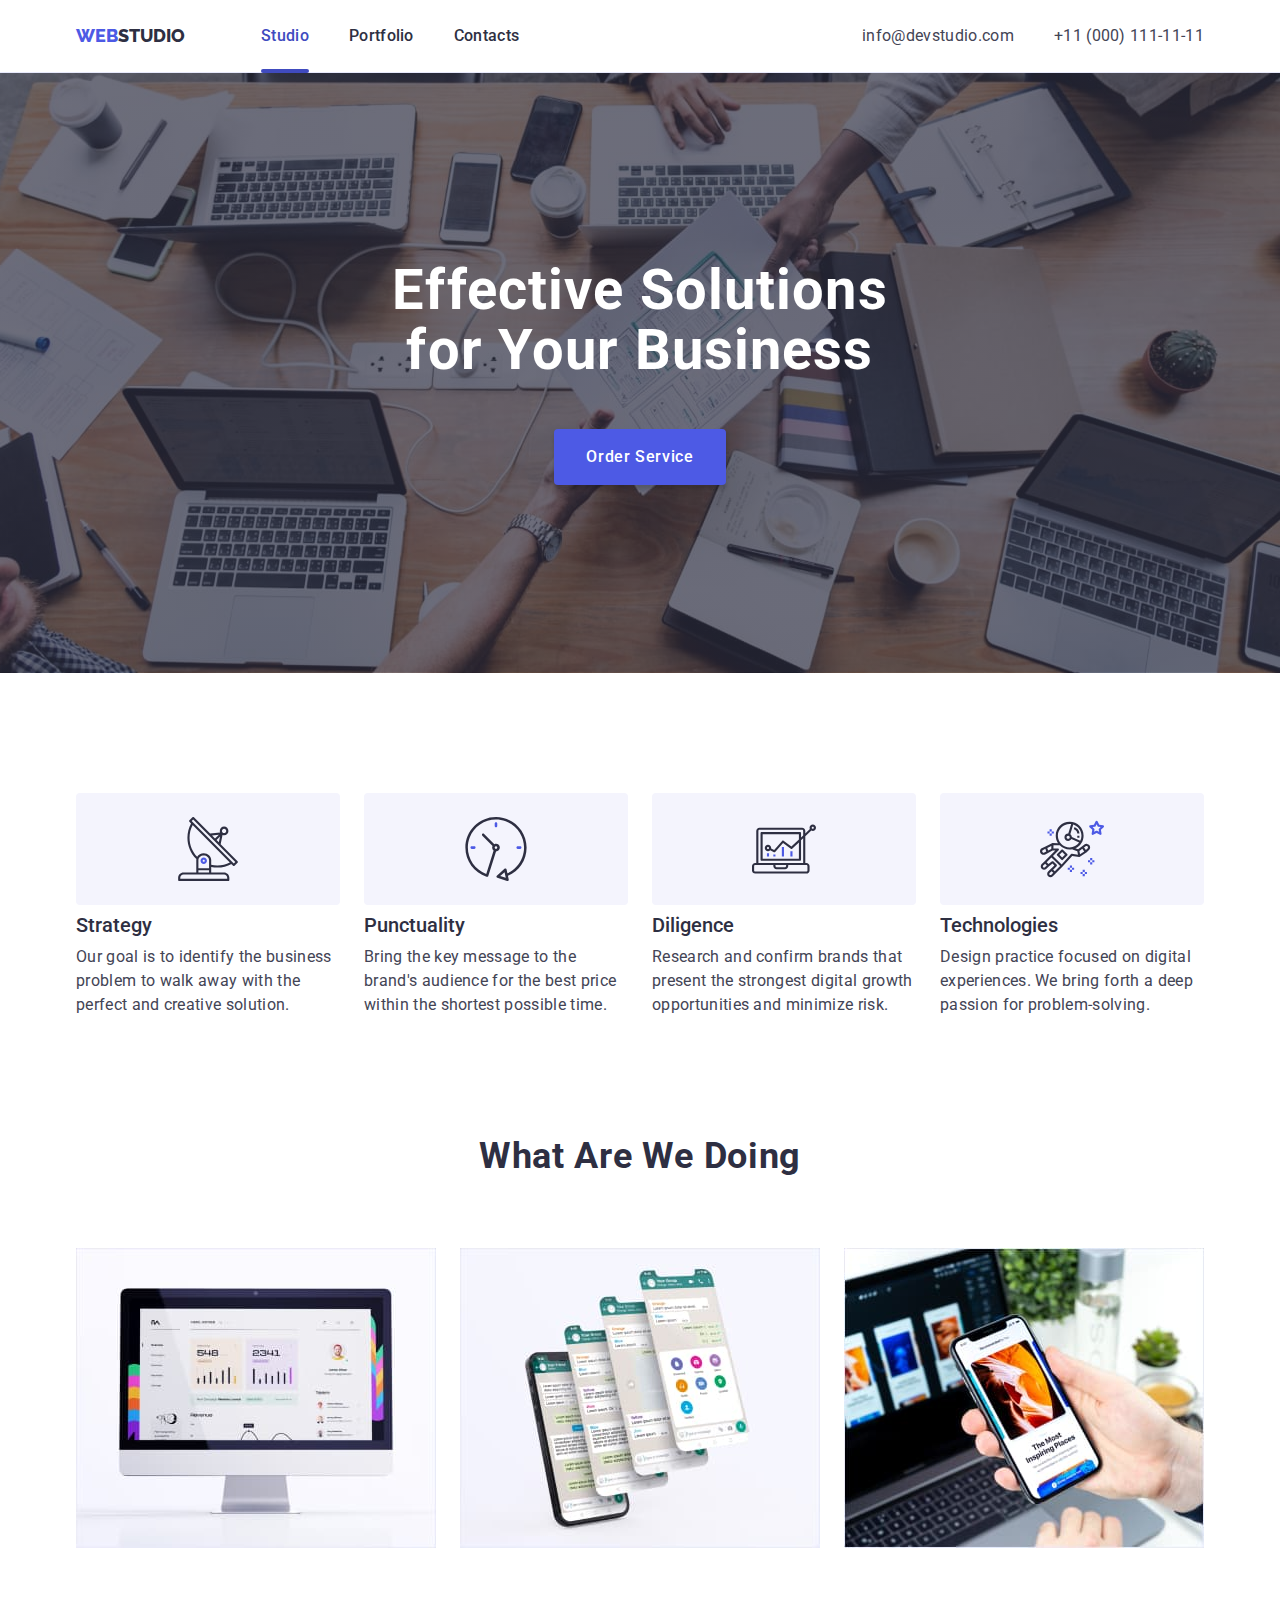
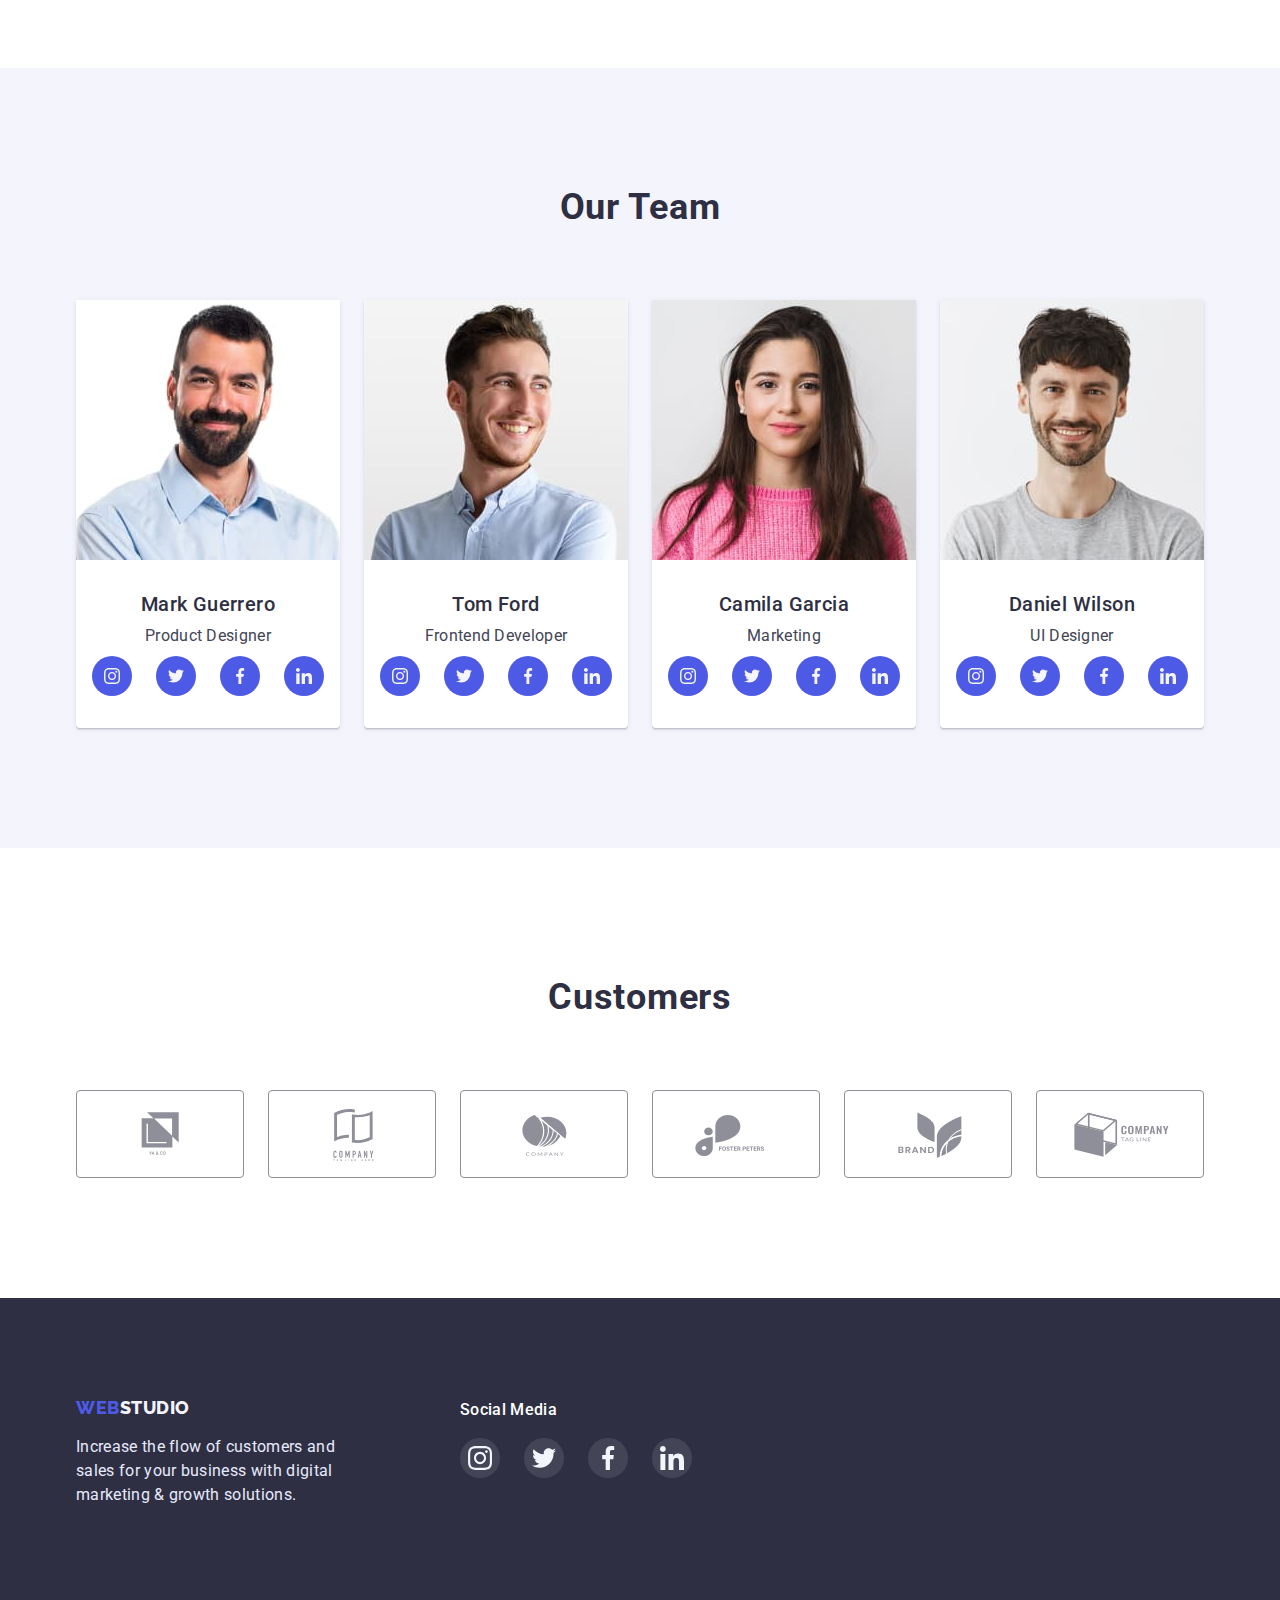
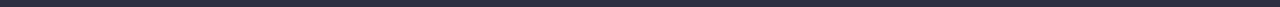
==== index.html @ 3770da62 "start" ====
<!DOCTYPE html>
<html lang="en">
  <head>
    <meta charset="UTF-8" />
    <meta http-equiv="X-UA-Compatible" content="IE=edge" />
    <meta name="viewport" content="width=device-width, initial-scale=1.0" />
    <title>WebStudio</title>

    <link rel="preconnect" href="https://fonts.googleapis.com" />
    <link rel="preconnect" href="https://fonts.gstatic.com" crossorigin />
    <link
      href="https://fonts.googleapis.com/css2?family=Raleway:wght@800&family=Roboto:wght@400;500;700;900&display=swap"
      rel="stylesheet"
    />
    <link rel="stylesheet" href="modern-normalize/modern-normalize.css" />
    <link rel="stylesheet" href="./css/styles.css" />
  </head>
  <body>
    <!-- Header -->

    <header class="header">
      <div class="header-container container">
        <nav class="header-navigation">
          <a class="header-logo link" href="./index.html"
            ><span class="header-logo-part">Web</span>Studio</a
          >
          <ul class="header-list list">
            <li class="header-item link">
              <a href="./index.html" class="header-link active nav-active"
                >Studio</a
              >
            </li>
            <li class="header-item link">
              <a href="./portfolio.html" class="header-link">Portfolio</a>
            </li>
            <li class="header-item link">
              <a href="" class="header-link">Contacts</a>
            </li>
          </ul>
        </nav>

        <address class="header-address">
          <ul class="header-address-list list">
            <li class="header-address-item link">
              <a href="mailto:info@devstudio.com" class="header-mail"
                >info@devstudio.com</a
              >
            </li>
            <li class="header-address-item link">
              <a href="tel:+110001111111" class="header-tel"
                >+11 (000) 111-11-11</a
              >
            </li>
          </ul>
        </address>
      </div>
    </header>

    <!-- /Header -->
    <!-- Main -->
    <main class="main">
      <!-- Hero Section -->

      <section class="main-hero section">
        <div class="main-hero-container container">
          <h1 class="main-hero-intro">Effective Solutions for Your Business</h1>
          <button type="button" data-modal-open class="main-hero-btn">
            Order Service
          </button>
        </div>
      </section>

      <!-- /Hero Section -->

      <!-- Dignity Section -->
      <section class="main-dignity section">
        <div class="dignity-container container">
          <h2 class="dignity-intro" hidden>Dignity Section</h2>
          <ul class="dignities list">
            <li class="digntity-item">
              <div class="dignity-icon-container">
                <svg class="digntiy-icon" width="64" height="64">
                  <use href="./images/symbol-defs.svg#icon-strategy-icon"></use>
                </svg>
              </div>
              <h3 class="digntity-title">Strategy</h3>
              <p class="dignity-text">
                Our goal is to identify the business problem to walk away with
                the perfect and creative solution.
              </p>
            </li>
            <li class="digntity-item">
              <div class="dignity-icon-container">
                <svg class="digntiy-icon" width="64" height="64">
                  <use
                    href="./images/symbol-defs.svg#icon-punctuality-icon"
                  ></use>
                </svg>
              </div>
              <h3 class="digntity-title">Punctuality</h3>
              <p class="dignity-text">
                Bring the key message to the brand's audience for the best price
                within the shortest possible time.
              </p>
            </li>
            <li class="digntity-item">
              <div class="dignity-icon-container">
                <svg class="digntiy-icon" width="64" height="64">
                  <use
                    href="./images/symbol-defs.svg#icon-dilidence-icon"
                  ></use>
                </svg>
              </div>
              <h3 class="digntity-title">Diligence</h3>
              <p class="dignity-text">
                Research and confirm brands that present the strongest digital
                growth opportunities and minimize risk.
              </p>
            </li>
            <li class="digntity-item">
              <div class="dignity-icon-container">
                <svg class="digntiy-icon" width="64" height="64">
                  <use
                    href="./images/symbol-defs.svg#icon-tchnologie-icon"
                  ></use>
                </svg>
              </div>
              <h3 class="digntity-title">Technologies</h3>
              <p class="dignity-text">
                Design practice focused on digital experiences. We bring forth a
                deep passion for problem-solving.
              </p>
            </li>
          </ul>
        </div>
      </section>
      <!-- Abilities Section -->
      <section class="main-abilities">
        <div class="abilities-container container">
          <h2 class="abilities-headline">What are we doing</h2>
          <ul class="abilities-list list">
            <li class="abilities-item">
              <img
                src="./images/ability-1.jpg"
                alt="Computer_monitor"
                width="360"
                height="300"
                class="abilities-img"
              />
            </li>
            <li class="abilities-item">
              <img
                src="./images/ability-2.jpg"
                alt="Phone_screen"
                width="360"
                height="300"
                class="abilities-img"
              />
            </li>
            <li class="abilities-item">
              <img
                src="./images/ability-3.jpg"
                alt="phone_and_laptop"
                width="360"
                height="300"
                class="abilities-img"
              />
            </li>
          </ul>
        </div>
      </section>
      <!-- /Abilities Section -->
      <!-- Team Section -->
      <section class="main-team section">
        <div class="team-container container">
          <h2 class="team-headline">Our Team</h2>
          <ul class="team-list list">
            <li class="team-item">
              <img
                src="./images/team-1.jpg"
                alt="Employee-1"
                width="264"
                height="260"
                class="team-img"
              />
              <div class="team-text--container">
                <h3 class="team-name">Mark Guerrero</h3>
                <p class="team-prof">Product Designer</p>
                <ul class="team-social-list list">
                  <li class="team-social-item">
                    <a href="#" class="team-social-link link">
                      <svg class="team-social-icon" width="16" height="16">
                        <use
                          href="./images/symbol-defs.svg#icon-instagram-team"
                        ></use>
                      </svg>
                    </a>
                  </li>
                  <li class="team-social-item">
                    <a href="#" class="team-social-link link"
                      ><svg class="team-social-icon" width="16" height="16">
                        <use
                          href="./images/symbol-defs.svg#icon-twitter-team"
                        ></use>
                      </svg>
                    </a>
                  </li>
                  <li class="team-social-item">
                    <a href="#" class="team-social-link link"
                      ><svg class="team-social-icon" width="16" height="16">
                        <use
                          href="./images/symbol-defs.svg#icon-facebook-team"
                        ></use>
                      </svg>
                    </a>
                  </li>
                  <li class="team-social-item">
                    <a href="#" class="team-social-link link">
                      <svg class="team-social-icon" width="16" height="16">
                        <use
                          href="./images/symbol-defs.svg#icon-linkedin-team"
                        ></use>
                      </svg>
                    </a>
                  </li>
                </ul>
              </div>
            </li>
            <li class="team-item">
              <img
                src="./images/team-2.jpg"
                alt="Employee-2"
                width="264"
                height="260"
                class="team-img"
              />
              <div class="team-text--container">
                <h3 class="team-name">Tom Ford</h3>
                <p class="team-prof">Frontend Developer</p>
                <ul class="team-social-list list">
                  <li class="team-social-item">
                    <a href="#" class="team-social-link link">
                      <svg class="team-social-icon" width="16" height="16">
                        <use
                          href="./images/symbol-defs.svg#icon-instagram-team"
                        ></use>
                      </svg>
                    </a>
                  </li>
                  <li class="team-social-item">
                    <a href="#" class="team-social-link link"
                      ><svg class="team-social-icon" width="16" height="16">
                        <use
                          href="./images/symbol-defs.svg#icon-twitter-team"
                        ></use>
                      </svg>
                    </a>
                  </li>
                  <li class="team-social-item">
                    <a href="#" class="team-social-link link"
                      ><svg class="team-social-icon" width="16" height="16">
                        <use
                          href="./images/symbol-defs.svg#icon-facebook-team"
                        ></use>
                      </svg>
                    </a>
                  </li>
                  <li class="team-social-item">
                    <a href="#" class="team-social-link link">
                      <svg class="team-social-icon" width="16" height="16">
                        <use
                          href="./images/symbol-defs.svg#icon-linkedin-team"
                        ></use>
                      </svg>
                    </a>
                  </li>
                </ul>
              </div>
            </li>
            <li class="team-item">
              <img
                src="./images/team-3.jpg"
                alt="Employee-3"
                width="264"
                height="260"
                class="team-img"
              />
              <div class="team-text--container">
                <h3 class="team-name">Camila Garcia</h3>
                <p class="team-prof">Marketing</p>
                <ul class="team-social-list list">
                  <li class="team-social-item">
                    <a
                      href="https://www.youtube.com/watch?v=dQw4w9WgXcQ"
                      target="_blank"
                      rel="noopener noreferrer nofollow"
                      class="team-social-link link"
                    >
                      <svg class="team-social-icon" width="16" height="16">
                        <use
                          href="./images/symbol-defs.svg#icon-instagram-team"
                        ></use>
                      </svg>
                    </a>
                  </li>
                  <li class="team-social-item">
                    <a href="#" class="team-social-link link"
                      ><svg class="team-social-icon" width="16" height="16">
                        <use
                          href="./images/symbol-defs.svg#icon-twitter-team"
                        ></use>
                      </svg>
                    </a>
                  </li>
                  <li class="team-social-item">
                    <a href="#" class="team-social-link link"
                      ><svg class="team-social-icon" width="16" height="16">
                        <use
                          href="./images/symbol-defs.svg#icon-facebook-team"
                        ></use>
                      </svg>
                    </a>
                  </li>
                  <li class="team-social-item">
                    <a href="#" class="team-social-link link">
                      <svg class="team-social-icon" width="16" height="16">
                        <use
                          href="./images/symbol-defs.svg#icon-linkedin-team"
                        ></use>
                      </svg>
                    </a>
                  </li>
                </ul>
              </div>
            </li>
            <li class="team-item">
              <img
                src="./images/team-4.jpg"
                alt="Employee-4"
                width="264"
                height="260"
                class="team-img"
              />
              <div class="team-text--container">
                <h3 class="team-name">Daniel Wilson</h3>
                <p class="team-prof">UI Designer</p>
                <ul class="team-social-list list">
                  <li class="team-social-item">
                    <a href="#" class="team-social-link link">
                      <svg class="team-social-icon" width="16" height="16">
                        <use
                          href="./images/symbol-defs.svg#icon-instagram-team"
                        ></use>
                      </svg>
                    </a>
                  </li>
                  <li class="team-social-item">
                    <a href="#" class="team-social-link link"
                      ><svg class="team-social-icon" width="16" height="16">
                        <use
                          href="./images/symbol-defs.svg#icon-twitter-team"
                        ></use>
                      </svg>
                    </a>
                  </li>
                  <li class="team-social-item">
                    <a href="#" class="team-social-link link"
                      ><svg class="team-social-icon" width="16" height="16">
                        <use
                          href="./images/symbol-defs.svg#icon-facebook-team"
                        ></use>
                      </svg>
                    </a>
                  </li>
                  <li class="team-social-item">
                    <a href="#" class="team-social-link link">
                      <svg class="team-social-icon" width="16" height="16">
                        <use
                          href="./images/symbol-defs.svg#icon-linkedin-team"
                        ></use>
                      </svg>
                    </a>
                  </li>
                </ul>
              </div>
            </li>
          </ul>
        </div>
      </section>
      <!-- /Team Section -->
      <!-- Customer Section -->
      <section class="customer-section">
        <div class="customer-container">
          <h2 class="customer-intro">Customers</h2>
          <ul class="customer-list list">
            <li class="customer-item">
              <a href="" class="customer-link link">
                <svg class="customer-icon" width="104" height="56">
                  <use
                    href="./images/symbol-defs.svg#icon-customer-icon-1"
                  ></use>
                </svg>
              </a>
            </li>
            <li class="customer-item">
              <a href="" class="customer-link link">
                <svg class="customer-icon" width="104" height="56">
                  <use
                    href="./images/symbol-defs.svg#icon-customer-icon-2"
                  ></use>
                </svg>
              </a>
            </li>
            <li class="customer-item">
              <a href="" class="customer-link link">
                <svg class="customer-icon" width="104" height="56">
                  <use
                    href="./images/symbol-defs.svg#icon-customer-icon-3"
                  ></use>
                </svg>
              </a>
            </li>
            <li class="customer-item">
              <a href="" class="customer-link link">
                <svg class="customer-icon" width="104" height="56">
                  <use
                    href="./images/symbol-defs.svg#icon-customer-icon-4"
                  ></use>
                </svg>
              </a>
            </li>
            <li class="customer-item">
              <a href="" class="customer-link link">
                <svg class="customer-icon" width="104" height="56">
                  <use
                    href="./images/symbol-defs.svg#icon-customer-icon-5"
                  ></use>
                </svg>
              </a>
            </li>
            <li class="customer-item">
              <a href="" class="customer-link link">
                <svg class="customer-icon" width="104" height="56">
                  <use
                    href="./images/symbol-defs.svg#icon-customer-icon-6"
                  ></use>
                </svg>
              </a>
            </li>
          </ul>
        </div>
      </section>
      <!-- /Customer Section -->
    </main>
    <!-- /Main -->
    <!-- Footer -->
    <footer class="footer">
      <div class="footer-container container">
        <div class="footer-elements-container">
          <a href="./index.html" class="footer-logo link"
            ><span class="footer-logo-part">Web</span>Studio</a
          >
          <p class="footer-text">
            Increase the flow of customers and sales for your business with
            digital marketing & growth solutions.
          </p>
        </div>
        <div class="social-media-container">
          <p class="social-media-intro">Social Media</p>
          <ul class="footer-social-list list">
            <li class="footer-social-item">
              <a href="#" class="footer-social-link link">
                <svg class="footer-social-icon" width="24" height="24">
                  <use
                    href="./images/symbol-defs.svg#icon-instagram-team"
                  ></use>
                </svg>
              </a>
            </li>
            <li class="footer-social-item">
              <a href="#" class="footer-social-link link"
                ><svg class="footer-social-icon" width="24" height="24">
                  <use href="./images/symbol-defs.svg#icon-twitter-team"></use>
                </svg>
              </a>
            </li>
            <li class="footer-social-item">
              <a href="#" class="footer-social-link link"
                ><svg class="team-social-icon" width="24" height="24">
                  <use href="./images/symbol-defs.svg#icon-facebook-team"></use>
                </svg>
              </a>
            </li>
            <li class="footer-social-item">
              <a href="#" class="footer-social-link link">
                <svg class="footer-social-icon" width="24" height="24">
                  <use href="./images/symbol-defs.svg#icon-linkedin-team"></use>
                </svg>
              </a>
            </li>
          </ul>
        </div>
      </div>
    </footer>
    <!-- /Footer -->
    <div class="backdrop is-hidden" data-modal>
      <div class="modal">
        <button type="button" data-modal-close class="modal-close">
          <svg class="modal-close-icon" width="8" height="8">
            <use href="./images/symbol-defs.svg#icon-backdrop-close"></use>
          </svg>
        </button>
      </div>
    </div>
    <script src="./js/modal.js"></script>
  </body>
</html>
---- css/styles.css ----
:root {
  --primary-band: #4d5ae5;
  --pressed-state: #404bbf;
  --dark: #2e2f42;
  --success: #31d0aa;
  --text: #434455;
  --subtitle-text: #8e8f99;
  --accent: #e7e9fc;
  --light: #f4f4fd;
  --modal-overlay: #2e2f42;
  --hero-img-back: #2e2f42;
  --main-bg-color: #fff;
  --main-modal-color: #fcfcfc;
  --main-text: #fff;
}

body {
  font-family: "Roboto", sans-serif;
  color: var(--dark);
  background: var(--main-bg-color);
  position: relative;
}
/* MIXED */
.section {
  padding-top: 120px;
}
.list {
  list-style-type: none;
}
.link {
  text-decoration: none;
}

ul {
  margin: 0;
  padding: 0;
}
h1,
h2,
h3,
h4,
h5,
h6,
p {
  margin: 0;
}

img {
  display: block;
  max-width: 100%;
  height: auto;
}

button {
  border: 0;
}
.container {
  max-width: 1158px;
  margin: 0 auto;
  padding: 0 15px;
  width: 100%;
}
/* Header */
.header {
  border-bottom: 1px solid var(--accent);
  box-shadow: 0px 2px 1px rgba(46, 47, 66, 0.08),
    0px 1px 1px rgba(46, 47, 66, 0.16), 0px 1px 6px rgba(46, 47, 66, 0.08);
}
.header-container {
  display: flex;
  justify-content: space-between;
  align-items: center;
}
.header-navigation {
  display: flex;
  align-items: center;
}

.header-logo {
  font-family: "Raleway", sans-serif;
  font-weight: 800;
  font-size: 18px;
  line-height: 1.33;
  text-transform: uppercase;
  color: var(--dark);
  padding: 24px 0 24px 0;
  margin-right: 76px;
}
.header-logo-part {
  color: var(--primary-band);
}

.header-list {
  display: flex;
  gap: 40px;
  margin: 0;
}

.header-link {
  font-style: normal;
  font-weight: 500;
  font-size: 16px;
  line-height: 1.5;
  letter-spacing: 0.02em;
  color: var(--dark);
  text-decoration: none;
  display: block;
  position: relative;
  padding: 24px 0 24px 0;
  transition: color 250ms cubic-bezier(0.4, 0, 0.2, 1);
}
.header-link:hover,
.header-link:focus {
  color: var(--pressed-state);
}

.nav-active {
  color: var(--pressed-state);
}

.header-link.active::after {
  content: "";
  width: 100%;
  height: 4px;
  background-color: var(--pressed-state);
  border-radius: 2px;
  position: absolute;
  bottom: -1px;
  left: 0;
}

.header-address-list {
  display: flex;
  gap: 40px;
  padding: 0;
  margin: 0;
}

.header-mail {
  text-decoration: none;
  font-style: normal;
  font-size: 16px;
  line-height: 1.5;
  letter-spacing: 0.02em;
  color: var(--text);
  display: block;
  padding: 24px 0 24px 0;
  transition: color 250ms cubic-bezier(0.4, 0, 0.2, 1);
}
.header-mail:hover,
.header-mail:focus {
  color: var(--pressed-state);
}

.header-tel {
  text-decoration: none;
  font-style: normal;
  font-size: 16px;
  line-height: 1.5;
  letter-spacing: 0.02em;
  color: var(--text);
  display: block;
  padding: 24px 0 24px 0;
  transition: color 250ms cubic-bezier(0.4, 0, 0.2, 1);
}
.header-tel:hover,
.header-tel:focus {
  color: var(--pressed-state);
}

/* /Header */
/* Main */
.main-hero {
  background-color: var(--dark);
  background-image: linear-gradient(
      rgba(46, 47, 66, 0.7),
      rgba(46, 47, 66, 0.7)
    ),
    url(../images/main-hero-img.jpg);
  background-repeat: no-repeat;
  background-position: center;
  background-size: cover;
  max-width: 1440px;
  margin: 0 auto;
  padding: 188px 0 188px 0;
}

.main-hero-intro {
  font-size: 56px;
  line-height: 1.07;
  margin: 0 auto 48px;
  letter-spacing: 0.02em;
  color: var(--main-text);
  max-width: 496px;
  width: 100%;
  text-align: center;
}

.main-hero-btn {
  font-family: "Roboto", sans-serif;
  font-weight: 500;
  font-size: 16px;
  line-height: 1.5;
  color: var(--main-text);
  background-color: var(--primary-band);
  letter-spacing: 0.04em;
  cursor: pointer;
  border: 0;

  box-shadow: 0px 4px 4px rgba(0, 0, 0, 0.15);
  border-radius: 4px;
  padding: 16px 32px;
  display: block;
  margin: 0 auto;
  transition: color 250ms cubic-bezier(0.4, 0, 0.2, 1),
    background 250ms cubic-bezier(0.4, 0, 0.2, 1),
    box-shadow 250ms cubic-bezier(0.4, 0, 0.2, 1);
}
.main-hero-btn:hover,
.main-hero-btn:focus {
  background-color: var(--pressed-state);
}
/* Dignity */
.main-dignity {
  padding-bottom: 120px;
}
.dignity-intro {
  display: none;
}
.dignities {
  display: flex;
  gap: 24px;
}

.digntity-title {
  font-weight: 500;
  font-size: 20px;
  line-height: 1.2;

  margin-bottom: 8px;
}

.dignity-icon-container {
  display: flex;
  align-items: center;
  justify-content: center;
  margin-bottom: 8px;
  width: 264px;
  height: 112px;
  background-color: var(--light);
  border-radius: 4px;
}

.digntiy-icon {
  margin: 24px 100px;
}

.dignity-item {
  width: 264px;
}

.dignity-text {
  margin: 0;
  padding: 0;
  font-size: 16px;
  line-height: 1.5;
  letter-spacing: 0.02em;

  color: var(--text);
  width: 100%;
}

/* Abilities */
.main-abilities {
  padding-bottom: 120px;
}

.abilities-headline {
  font-size: 36px;
  line-height: 1.1;
  letter-spacing: 0.02em;
  text-align: center;
  text-transform: capitalize;
  margin-bottom: 72px;
}
.abilities-list {
  display: flex;
  gap: 24px;
}
.abilities-item {
  max-width: 360px;
  width: 100%;
}
.abilities-img {
  display: block;
}
/* Team */
.main-team {
  background: var(--light);
  padding-bottom: 120px;
}

.team-headline {
  font-size: 36px;
  line-height: 1.11;
  text-align: center;
  letter-spacing: 0.02em;
  text-transform: capitalize;
  margin-bottom: 72px;
}
.team-list {
  display: flex;
  gap: 24px;
  margin: 0;
  padding: 0;
}

.team-text--container {
  padding: 32px 16px;
}

.team-item {
  background-color: var(--main-bg-color);
  text-align: center;
  box-shadow: 0px 1px 6px rgba(46, 47, 66, 0.08),
    0px 1px 1px rgba(46, 47, 66, 0.16), 0px 2px 1px rgba(46, 47, 66, 0.08);
  border-radius: 0px 0px 4px 4px;
  max-width: 264px;
  width: 100%;
}
.team-name {
  font-weight: 500;
  font-size: 20px;
  line-height: 1.2;
  letter-spacing: 0.02em;
  text-align: center;
}
.team-prof {
  font-size: 16px;
  line-height: 1.5;
  letter-spacing: 0.02em;
  color: var(--text);
  text-align: center;
  margin-top: 8px;
  margin-bottom: 8px;
}

.team-social-list {
  display: flex;
  justify-content: center;
  gap: 24px;
}

.team-social-item {
  width: 40px;
  height: 40px;
}

.team-social-link {
  display: flex;
  justify-content: center;
  align-items: center;
  width: 100%;
  height: 100%;
  border-radius: 50%;
  background-color: var(--primary-band);
  transition: color 250ms cubic-bezier(0.4, 0, 0.2, 1),
    background 250ms cubic-bezier(0.4, 0, 0.2, 1);
}

.team-social-link:hover,
.team-social-link:focus {
  background-color: var(--pressed-state);
}

/* Customer */
.customer-section {
  padding-top: 130px;
  padding-bottom: 120px;
}

.customer-container {
  margin: 0 auto;
}

.customer-intro {
  font-weight: 700;
  font-size: 36px;
  line-height: 1.11;
  text-align: center;
  letter-spacing: 0.02em;
  margin: 0 auto 72px;
}
.customer-list {
  display: flex;
  gap: 24px;
  justify-content: center;
}
.customer-item {
  width: 168px;
  height: 88px;
}

.customer-link {
  display: flex;
  justify-content: center;
  align-items: center;
  width: 100%;
  height: 100%;
  color: var(--subtitle-text);
  border: 1px solid var(--subtitle-text);
  border-radius: 4px;
  transition: color 250ms cubic-bezier(0.4, 0, 0.2, 1),
    background 250ms cubic-bezier(0.4, 0, 0.2, 1),
    border-color 250ms cubic-bezier(0.4, 0, 0.2, 1);
}

.customer-link:is(:hover, :focus) {
  color: var(--pressed-state);
  border-color: var(--pressed-state);
}

.customer-icon {
  fill: currentColor;
}

/* /Main */

/* Footer */
.footer {
  background-color: var(--dark);
  padding: 100px 0;
}
.footer-container {
  display: flex;
}

.footer-elements-container {
  margin-right: 120px;
}

.footer-logo {
  font-family: "Raleway", sans-serif;
  font-weight: 800;
  font-size: 18px;
  line-height: 1.16;
  letter-spacing: 0.03em;
  text-transform: uppercase;
  color: var(--light);
  display: block;
  margin-bottom: 16px;
}
.footer-logo-part {
  color: var(--primary-band);
}
.footer-text {
  font-size: 16px;
  line-height: 1.5;
  letter-spacing: 0.02em;
  color: var(--accent);
  max-width: 264px;
  width: 100%;
}

.social-media-intro {
  font-size: 16px;
  font-weight: 500;
  line-height: 1.5;
  letter-spacing: 0.02em;
  color: #ffffff;

  margin-bottom: 16px;
}
.footer-social-list {
  display: flex;
  gap: 24px;
}

.footer-social-item {
  width: 40px;
  height: 40px;
}
.footer-social-link {
  display: flex;
  justify-content: center;
  align-items: center;
  width: 100%;
  height: 100%;
  border-radius: 50%;
  background-color: rgba(255, 255, 255, 0.1);
  transition: color 250ms cubic-bezier(0.4, 0, 0.2, 1),
    background 250ms cubic-bezier(0.4, 0, 0.2, 1);
}

.footer-social-link:hover,
.footer-social-link:focus {
  background-color: var(--success);
}

/* Backdrop */

.backdrop {
  width: 100%;
  height: 100%;
  background-color: rgba(46, 47, 66, 0.4);
  position: fixed;
  top: 0;
  left: 0;
  transition: opacity 250ms linear, visibility 250ms linear;
}
.modal {
  width: 100%;
  max-width: 408px;
  min-height: 576px;
  padding: 24px 24px;
  background-color: var(--main-modal-color);
  box-shadow: 0px 1px 1px rgba(0, 0, 0, 0.14), 0px 1px 3px rgba(0, 0, 0, 0.12),
    0px 2px 1px rgba(0, 0, 0, 0.2);
  border-radius: 4px;
  position: absolute;
  top: 50%;
  left: 50%;
  transform: translate(-50%, -50%);
}
.modal-close {
  display: flex;
  margin-left: auto;
  width: 24px;
  height: 24px;
  padding: 0;
  justify-content: center;
  align-items: center;
  background-color: var(--accent);
  border: 1px solid rgba(0, 0, 0, 0.1);
  border-radius: 50%;
  color: #000;
  cursor: pointer;
  transition: color 250ms cubic-bezier(0.4, 0, 0.2, 1),
    background 250ms cubic-bezier(0.4, 0, 0.2, 1),
    border-color 250ms cubic-bezier(0.4, 0, 0.2, 1);
}

.modal-close:hover,
.modal-close:focus {
  background-color: var(--pressed-state);
  border-color: var(--pressed-state);
  color: var(--main-bg-color);
}

.modal-close-icon {
  fill: currentColor;
}

/* Portfolio */
.gallery {
  padding: 96px 0 120px;
}
.gallery-ctrl {
  margin-bottom: 72px;
  display: flex;
  justify-content: center;
  gap: 24px;
}
.gallery-btn {
  font-family: "Roboto", sans-serif;
  font-weight: 500;
  font-size: 16px;
  line-height: 1.5;
  letter-spacing: 0.04em;
  color: var(--pressed-state);
  background-color: var(--light);
  cursor: pointer;
  border: 1px solid #e7e9fc;
  border-radius: 4px;
  padding: 12px 24px;
  transition: color 250ms cubic-bezier(0.4, 0, 0.2, 1),
    background 250ms cubic-bezier(0.4, 0, 0.2, 1),
    box-shadow 250ms cubic-bezier(0.4, 0, 0.2, 1),
    border-color 250ms cubic-bezier(0.4, 0, 0.2, 1);
}

.gallery-btn:hover,
.gallery-btn:focus {
  background-color: #404bbf;
  color: #ffffff;
  border-color: transparent;
  box-shadow: 0px 3px 1px rgba(0, 0, 0, 0.1), 0px 2px 1px rgba(0, 0, 0, 0.08),
    0px 2px 2px rgba(0, 0, 0, 0.12);
}
.row-list {
  display: flex;
  flex-wrap: wrap;
  gap: 48px 24px;
  margin: 0;
  padding: 0;
}
.row-item {
  max-width: 360px;
  width: 100%;
  cursor: pointer;
}

.gallery-plate-cover {
  display: block;
  width: 100%;
  height: 100%;
  text-decoration: none;
  color: var(--hero-img-back);
  transition: color 250ms cubic-bezier(0.4, 0, 0.2, 1),
    background 250ms cubic-bezier(0.4, 0, 0.2, 1),
    box-shadow 250ms cubic-bezier(0.4, 0, 0.2, 1);
}
.gallery-plate-overlay {
  max-width: 360px;
  max-height: 300px;
  position: relative;
  overflow: hidden;
}

.row-item-overlay {
  width: 100%;
  height: 100%;
  position: absolute;
  left: 0;
  top: 0;
  background-color: var(--primary-band);
  background-blend-mode: soft-light;
  mix-blend-mode: normal;
  padding-top: 40px;
  padding-left: 32px;
  padding-right: 32px;
  font-size: 16px;
  line-height: 1.5;
  letter-spacing: 0.02em;
  color: var(--light);
  transform: translateY(100%);
  transition: transform 250ms linear;
}

.gallery-plate-cover:hover .row-item-overlay {
  transform: translateY(0);
}

.gallery-plate-cover:hover,
.gallery-plate-cover:focus {
  color: var(--hero-img-back);
  box-shadow: 0px 1px 6px rgba(46, 47, 66, 0.08),
    0px 1px 1px rgba(46, 47, 66, 0.16), 0px 2px 1px rgba(46, 47, 66, 0.08);
}

.row-text {
  padding: 32px 16px 32px 16px;
  border-right: 1px solid #e7e9fc;
  border-left: 1px solid #e7e9fc;
  border-bottom: 1px solid #e7e9fc;
}

.row-name {
  font-weight: 500;
  font-size: 20px;
  line-height: 1.2;
  letter-spacing: 0.02em;
  margin-bottom: 8px;
}
.row-specification {
  font-size: 16px;
  line-height: 1.5;
  letter-spacing: 0.02em;
  color: var(--text);
}

.is-hidden {
  opacity: 0;
  visibility: hidden;
  pointer-events: none;
}
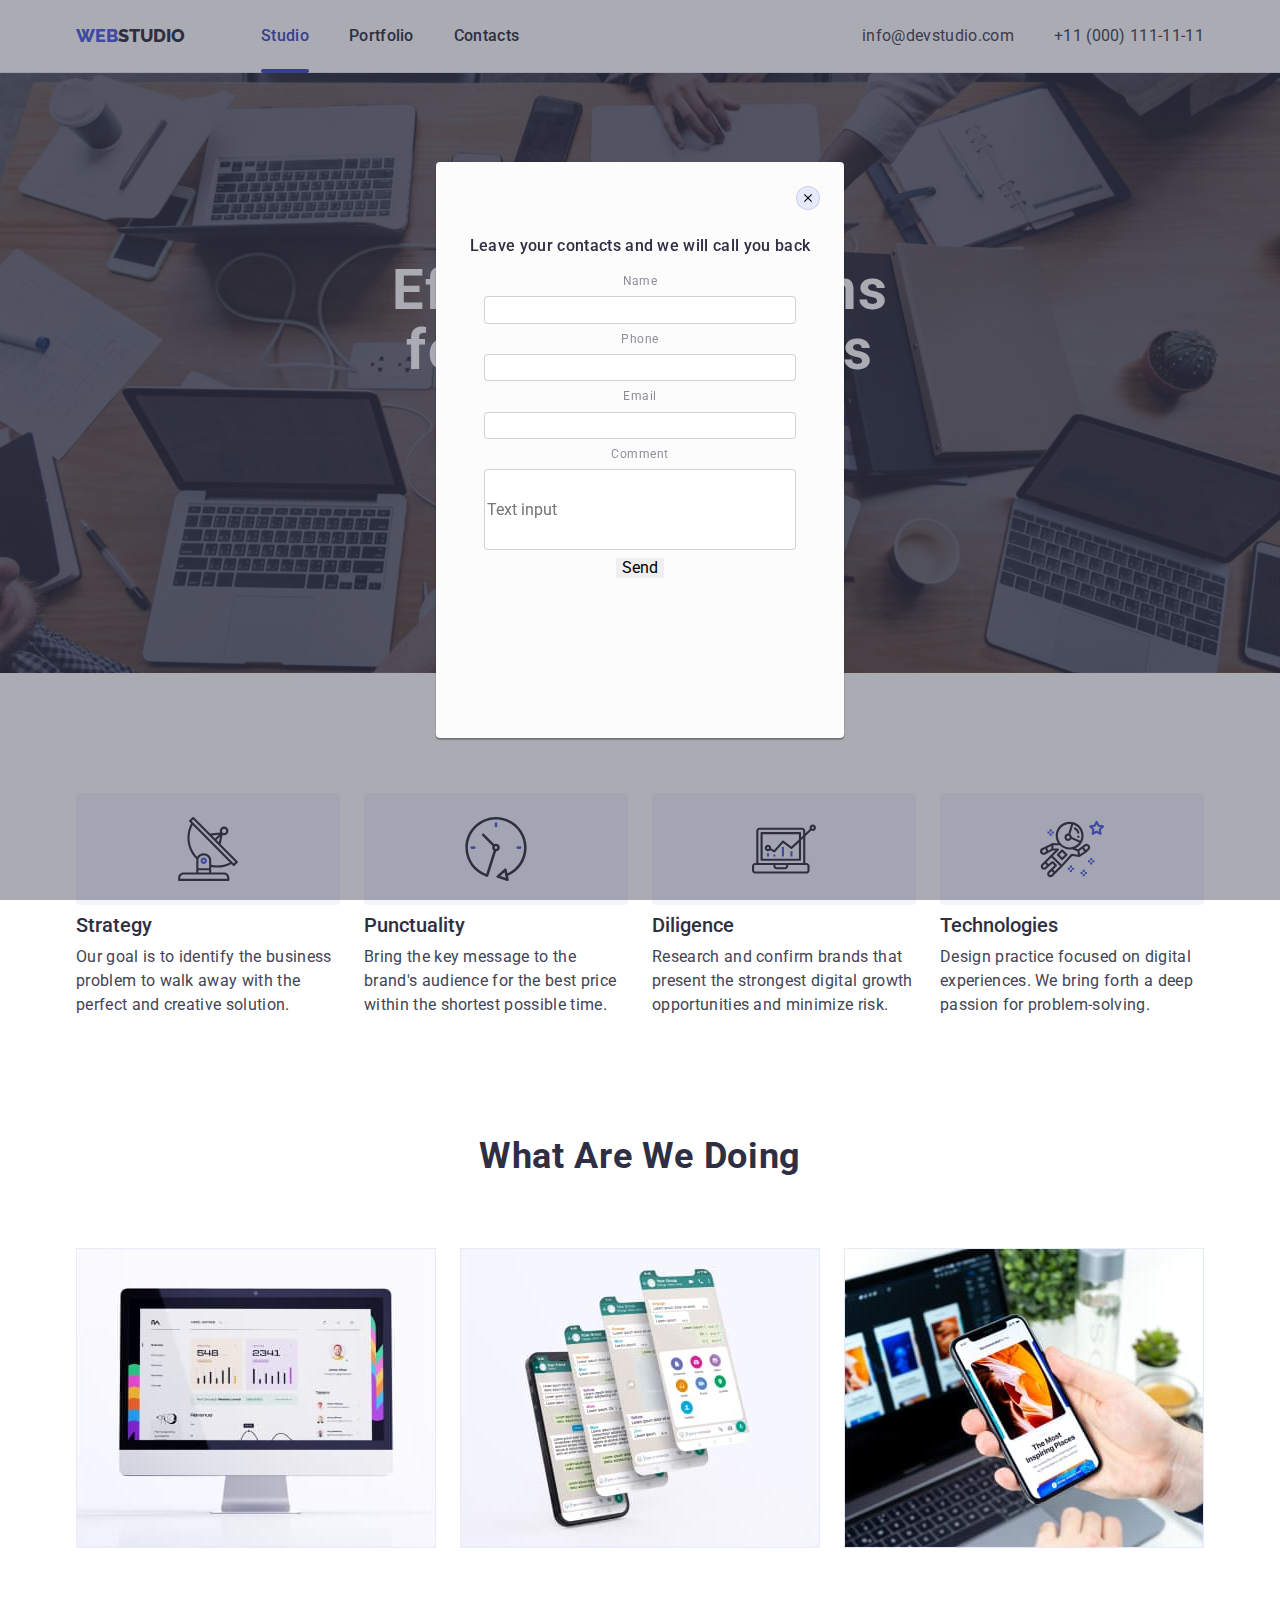
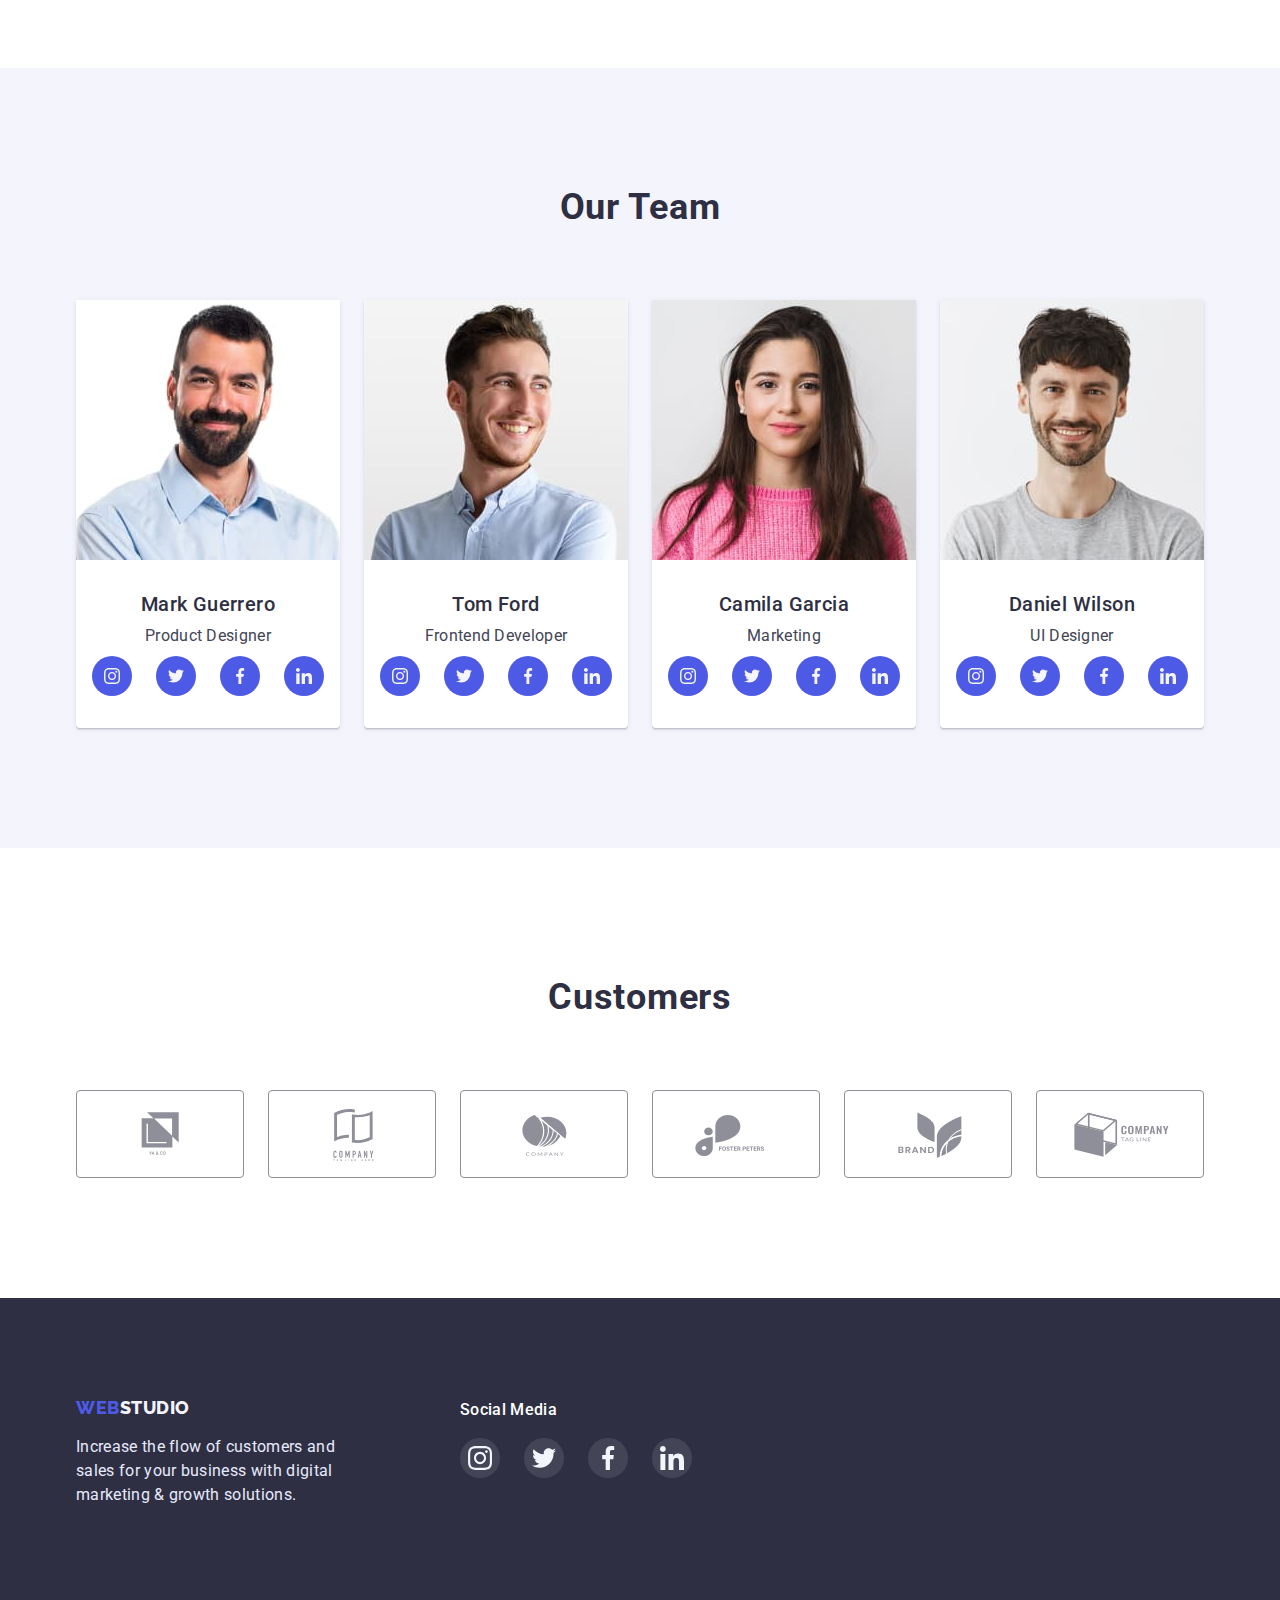
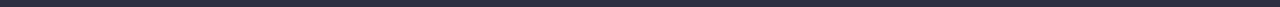
==== commit e96eb0e7: "start" ====
--- a/index.html
+++ b/index.html
@@ -503,13 +503,51 @@
       </div>
     </footer>
     <!-- /Footer -->
-    <div class="backdrop is-hidden" data-modal>
+    <div class="backdrop" data-modal>
       <div class="modal">
         <button type="button" data-modal-close class="modal-close">
           <svg class="modal-close-icon" width="8" height="8">
             <use href="./images/symbol-defs.svg#icon-backdrop-close"></use>
           </svg>
         </button>
+        <h3 class="modal-title">
+          Leave your contacts and we will call you back
+        </h3>
+        <form class="modal-form form">
+          <label class="modal-label" for="Name">Name</label>
+          <input
+            type="name"
+            class="form-input"
+            name="Name"
+            id="Name"
+            required
+          />
+          <label class="modal-label" for="Phone">Phone</label>
+          <input
+            type="tel"
+            class="form-input"
+            name="Phone"
+            id="Phone"
+            required
+          />
+          <label class="modal-label" for="Email">Email</label>
+          <input
+            type="email"
+            class="form-input"
+            name="Email"
+            id="Email"
+            required
+          />
+          <label class="modal-label" for="Comment">Comment</label>
+          <input
+            type="text"
+            class="form-input comment-input"
+            name="Comment"
+            id="Comment"
+            placeholder="Text input"
+          />
+          <button type="submit" class="modal-btn">Send</button>
+        </form>
       </div>
     </div>
     <script src="./js/modal.js"></script>
--- a/css/styles.css
+++ b/css/styles.css
@@ -551,6 +551,43 @@
   fill: currentColor;
 }
 
+.modal-title {
+  font-style: normal;
+  font-weight: 500;
+  font-size: 16px;
+  line-height: 1.5;
+  text-align: center;
+  letter-spacing: 0.02em;
+  padding-top: 24px;
+}
+
+.modal-form {
+  width: 360px;
+  height: 336px;
+  padding: 16px 24px;
+  display: flex;
+  flex-direction: column;
+  align-items: center;
+  gap: 8px;
+}
+.form-input {
+  width: 100%;
+  height: 40px;
+  border: 1px solid rgba(33, 33, 33, 0.2);
+  border-radius: 4px;
+}
+.comment-input {
+  height: 120px;
+}
+
+.modal-label {
+  font-weight: 400;
+  font-size: 12px;
+  line-height: 1.17;
+  letter-spacing: 0.04em;
+  color: var(--subtitle-text);
+}
+
 /* Portfolio */
 .gallery {
   padding: 96px 0 120px;
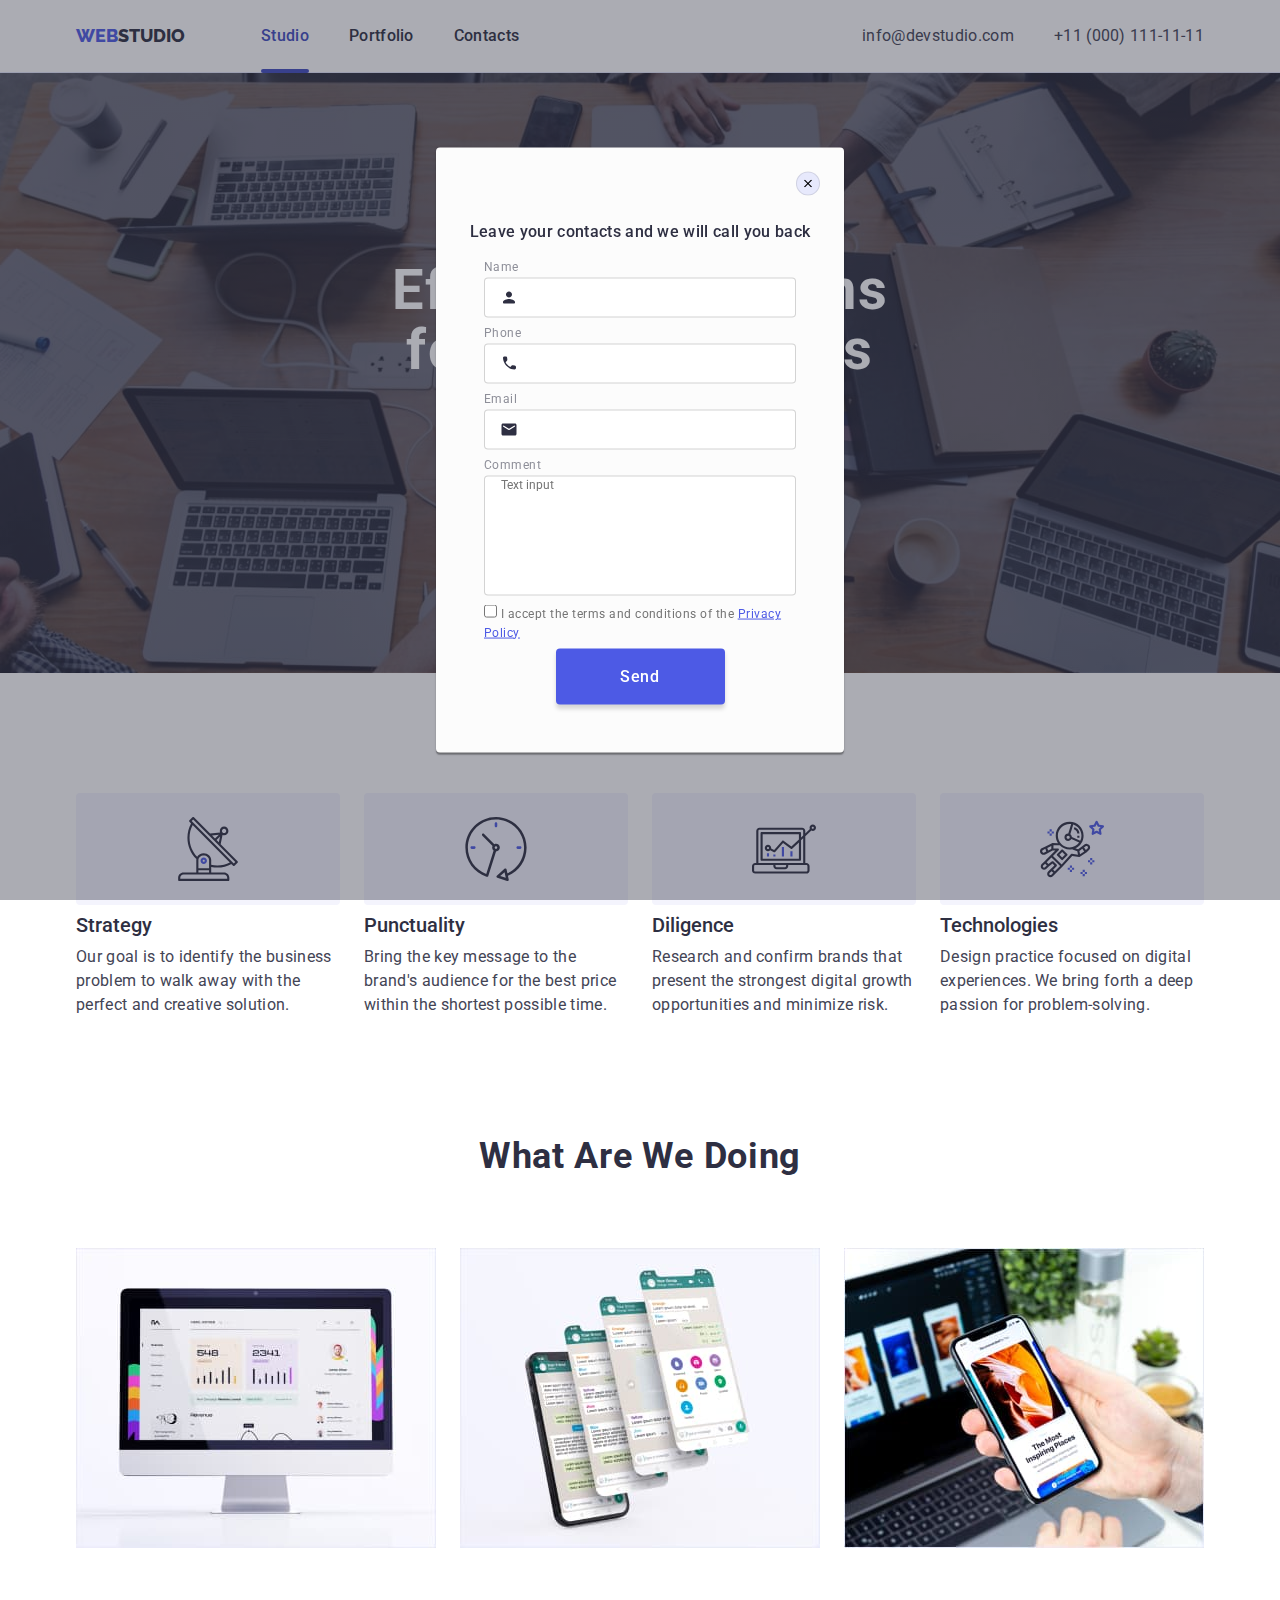
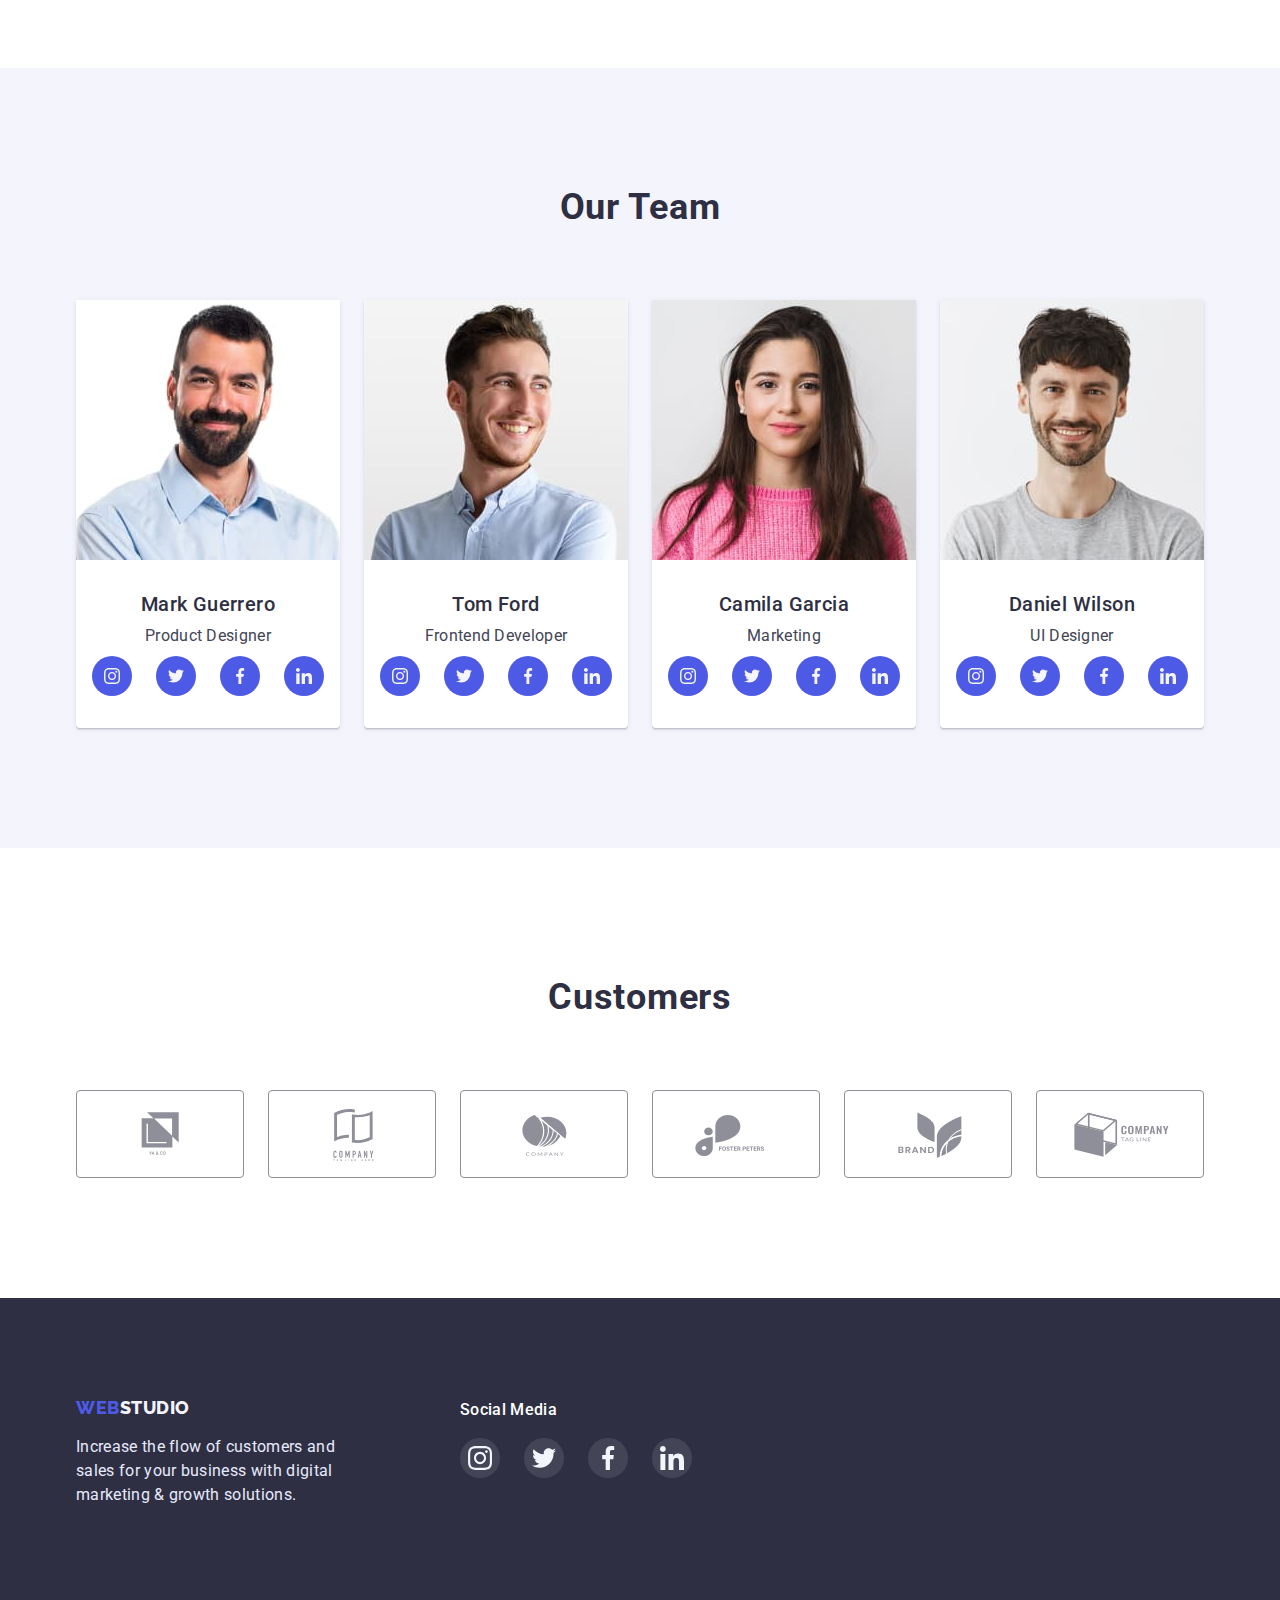
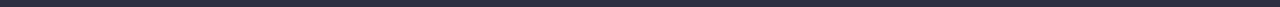
==== commit 46800629: "1" ====
--- a/index.html
+++ b/index.html
@@ -514,39 +514,86 @@
           Leave your contacts and we will call you back
         </h3>
         <form class="modal-form form">
-          <label class="modal-label" for="Name">Name</label>
-          <input
-            type="name"
-            class="form-input"
-            name="Name"
-            id="Name"
-            required
-          />
-          <label class="modal-label" for="Phone">Phone</label>
-          <input
-            type="tel"
-            class="form-input"
-            name="Phone"
-            id="Phone"
-            required
-          />
-          <label class="modal-label" for="Email">Email</label>
-          <input
-            type="email"
-            class="form-input"
-            name="Email"
-            id="Email"
-            required
-          />
-          <label class="modal-label" for="Comment">Comment</label>
-          <input
-            type="text"
-            class="form-input comment-input"
-            name="Comment"
-            id="Comment"
-            placeholder="Text input"
-          />
-          <button type="submit" class="modal-btn">Send</button>
+          <div class="form-group">
+            <label class="modal-label" for="Name"
+              ><span class="label-name">Name</span>
+              <div class="form-control">
+                <input
+                  type="name"
+                  class="form-input"
+                  name="Name"
+                  id="Name"
+                  required
+                />
+                <svg class="form-icon" width="18" height="18">
+                  <use href="./images/symbol-defs.svg#icon-name-modal"></use>
+                </svg>
+              </div>
+            </label>
+          </div>
+          <div class="form-group">
+            <label class="modal-label" for="Phone">
+              <span class="label-name">Phone</span>
+              <div class="form-control">
+                <input
+                  type="tel"
+                  class="form-input"
+                  name="Phone"
+                  id="Phone"
+                  required
+                  pattern="^[\+]?[(]?[0-9]{3}[)]?[-\s\.]?[0-9]{3}[-\s\.]?[0-9]{4,6}$"
+                />
+                <svg class="form-icon" width="18" height="24">
+                  <use href="./images/symbol-defs.svg#icon-phone-modal"></use>
+                </svg>
+              </div>
+            </label>
+          </div>
+          <div class="form-group">
+            <label class="modal-label" for="Email">
+              <span class="label-name">Email</span>
+              <div class="form-control">
+                <input
+                  type="email"
+                  class="form-input"
+                  name="Email"
+                  id="Email"
+                  required
+                  pattern="^[\w-\.]+@([\w-]+\.)+[\w-]{2,4}$"
+                />
+                <svg class="form-icon" width="18" height="24">
+                  <use href="./images/symbol-defs.svg#icon-email-modal"></use>
+                </svg>
+              </div>
+            </label>
+          </div>
+          <div class="form-group">
+            <label class="modal-label" for="Comment">
+              <span class="label-name">Comment</span>
+              <textarea
+                class="form-input comment-input"
+                name="Comment"
+                id="Comment"
+                placeholder="Text input"
+              ></textarea>
+            </label>
+          </div>
+
+          <div class="check-wrap">
+            <input
+              type="checkbox"
+              id="modal-check"
+              class="modal-check"
+              id="modal-check"
+              required
+            />
+            <label for="modal-check" class="modal-check-label"
+              >I accept the terms and conditions of the
+              <a href="" class="modal-check-link">Privacy Policy</a>
+            </label>
+          </div>
+
+          <button type="submit" class="modal-btn" data-modal-close>Send</button>
         </form>
       </div>
     </div>
--- a/css/styles.css
+++ b/css/styles.css
@@ -12,6 +12,7 @@
   --main-bg-color: #fff;
   --main-modal-color: #fcfcfc;
   --main-text: #fff;
+  --modal-check-text: #757575;
 }
 
 body {
@@ -562,30 +563,102 @@
 }
 
 .modal-form {
-  width: 360px;
-  height: 336px;
-  padding: 16px 24px;
+  padding: 16px 24px 24px 24px;
   display: flex;
   flex-direction: column;
   align-items: center;
   gap: 8px;
 }
+
+.form-group {
+  width: 100%;
+  height: 100%;
+}
+
 .form-input {
+  display: block;
+  margin: 0;
   width: 100%;
   height: 40px;
   border: 1px solid rgba(33, 33, 33, 0.2);
   border-radius: 4px;
-}
+  padding-left: 38px;
+  outline: transparent;
+  transition: border-color 250ms cubic-bezier(0.4, 0, 0.2, 1);
+}
+
+.label-name {
+  display: block;
+  margin: 0;
+  padding-bottom: 4px;
+}
+
+.form-input:focus {
+  border-color: var(--primary-band);
+}
+
 .comment-input {
   height: 120px;
+  padding-left: 16px;
+  resize: none;
 }
 
 .modal-label {
+  display: block;
+  width: 100%;
   font-weight: 400;
   font-size: 12px;
   line-height: 1.17;
   letter-spacing: 0.04em;
   color: var(--subtitle-text);
+}
+
+.form-control {
+  position: relative;
+}
+.form-icon {
+  position: absolute;
+  left: 16px;
+  top: 50%;
+  transform: translateY(-50%);
+  fill: var(--dark);
+  transition: fill 250ms cubic-bezier(0.4, 0, 0.2, 1);
+}
+
+.form-input:focus + .form-icon {
+  fill: var(--primary-band);
+}
+
+.modal-check-label {
+  font-weight: 400;
+  font-size: 12px;
+  line-height: 1.17;
+  letter-spacing: 0.04em;
+  color: var(--modal-check-text);
+}
+.modal-check-link {
+  font-weight: 400;
+  font-size: 12px;
+  line-height: 1.17;
+  letter-spacing: 0.04em;
+  color: var(--primary-band);
+}
+
+.modal-btn {
+  font-family: "Roboto", sans-serif;
+  font-style: normal;
+  font-weight: 500;
+  font-size: 16px;
+  line-height: 1.5;
+  text-align: center;
+  letter-spacing: 0.04em;
+  width: 169px;
+  height: 56px;
+  color: var(--main-text);
+  background: var(--primary-band);
+  box-shadow: 0px 4px 4px rgba(0, 0, 0, 0.15);
+  border-radius: 4px;
+  cursor: pointer;
 }
 
 /* Portfolio */
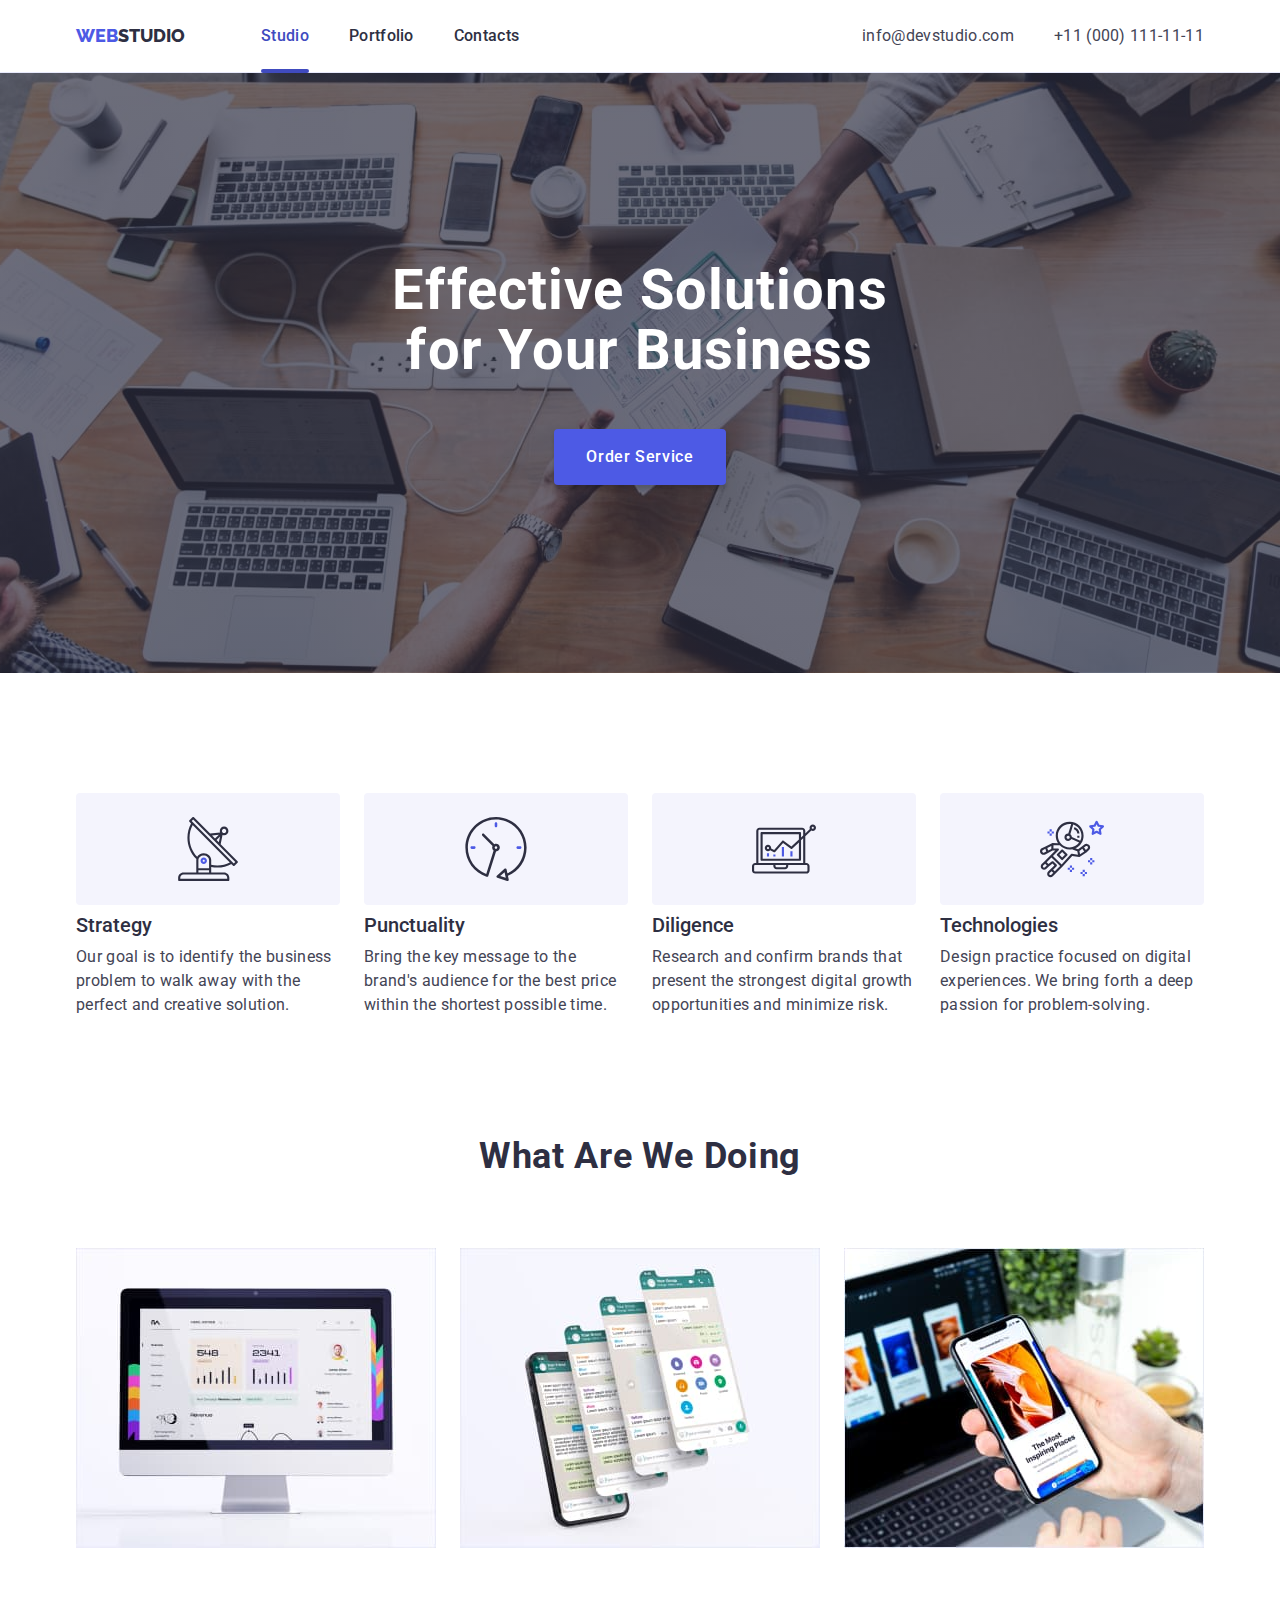
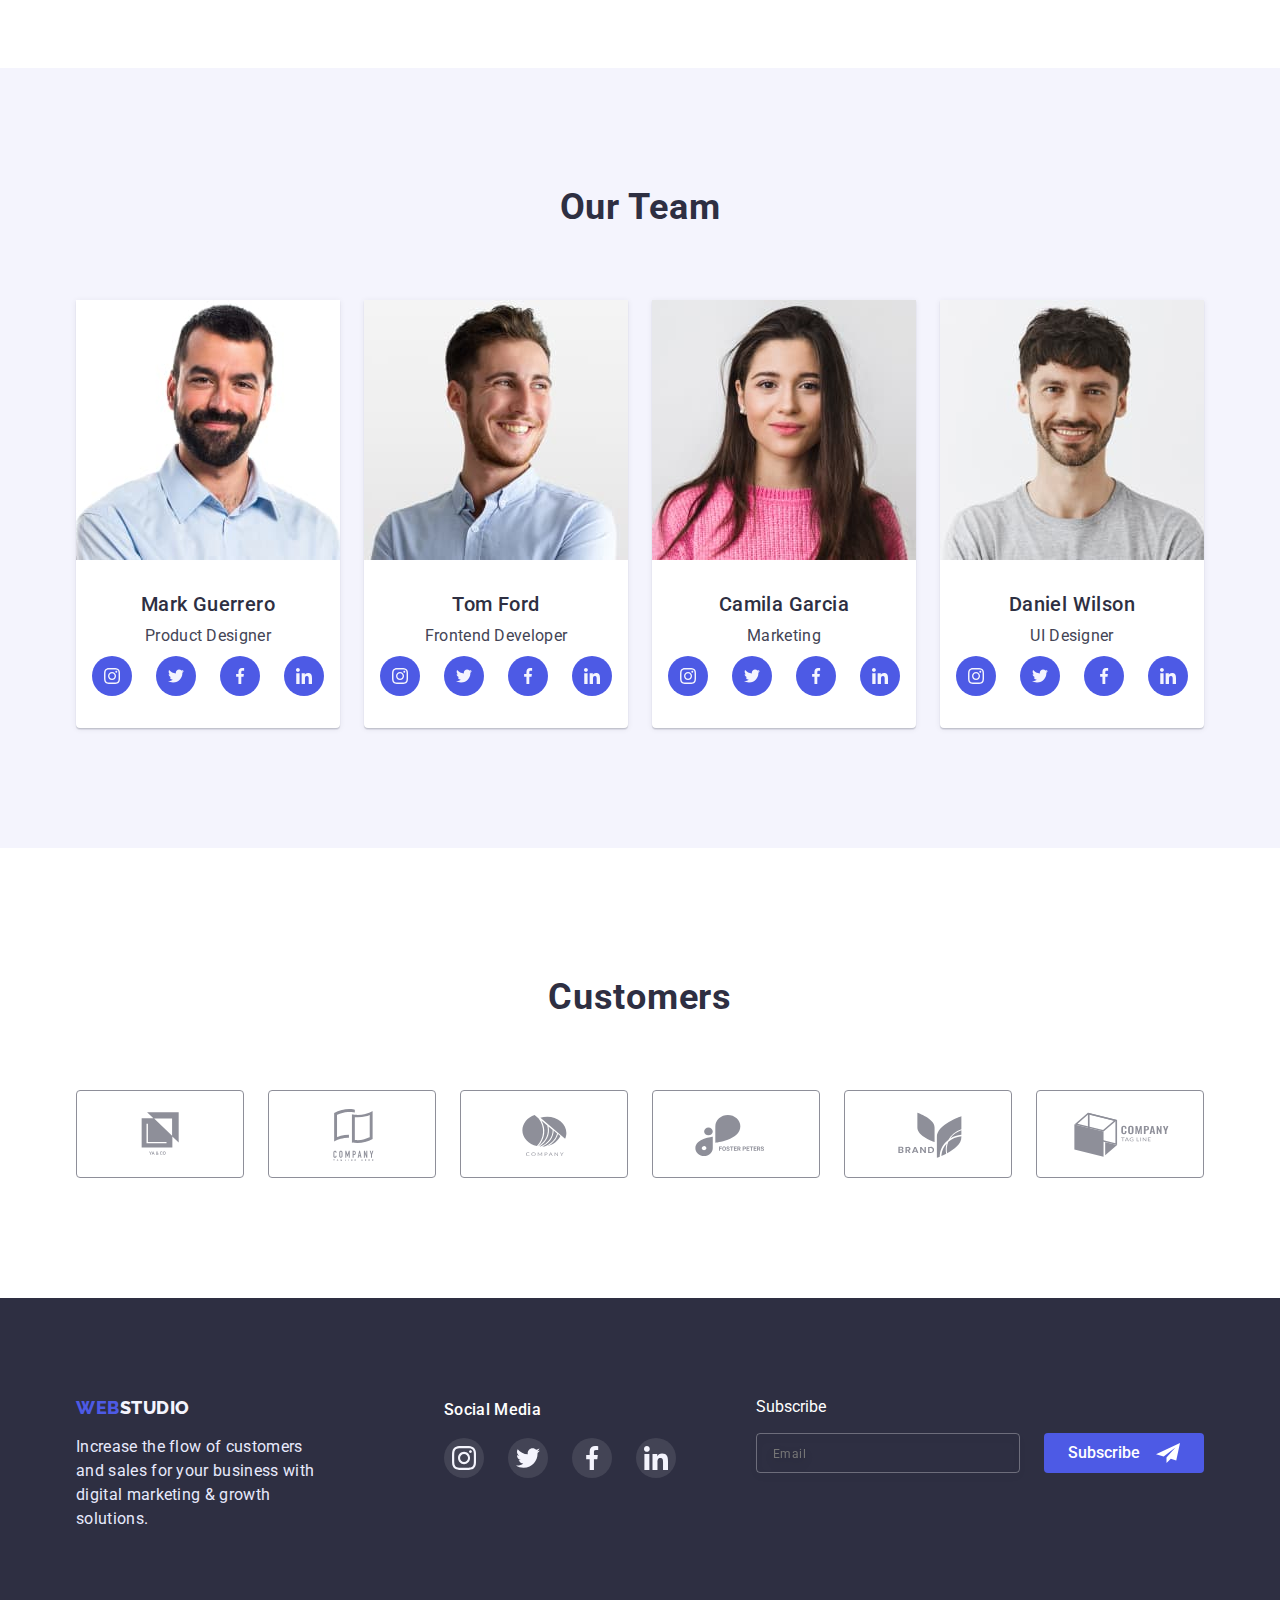
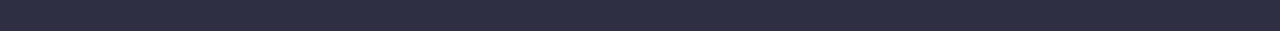
==== commit 6b5bf80f: "Done(w8 to fix)" ====
--- a/index.html
+++ b/index.html
@@ -500,10 +500,31 @@
             </li>
           </ul>
         </div>
+
+        <form class="footer-form">
+          <label class="footer-label" for="email-foot"> Subscribe </label>
+          <div class="footer-inputs-wrap">
+            <input
+              class="footer-input"
+              type="text"
+              id="email-foot"
+              placeholder="Email"
+              required
+              pattern="^[\w-\.]+@([\w-]+\.)+[\w-]{2,4}$"
+            />
+            <button type="submit" class="footer-btn">
+              Subscribe
+              <svg class="footer-btn-icon" width="24" height="24">
+                <use href="./images/symbol-defs.svg#icon-footer-btn"></use>
+              </svg>
+            </button>
+          </div>
+        </form>
       </div>
     </footer>
     <!-- /Footer -->
-    <div class="backdrop" data-modal>
+    <!-- MODAL -->
+    <div class="backdrop is-hidden" data-modal>
       <div class="modal">
         <button type="button" data-modal-close class="modal-close">
           <svg class="modal-close-icon" width="8" height="8">
@@ -579,19 +600,23 @@
             </label>
           </div>
 
-          <div class="check-wrap">
-            <input
-              type="checkbox"
-              id="modal-check"
-              class="modal-check"
-              id="modal-check"
-              required
-            />
-            <label for="modal-check" class="modal-check-label"
-              >I accept the terms and conditions of the
-              <a href="" class="modal-check-link">Privacy Policy</a>
-            </label>
-          </div>
+          <input
+            type="checkbox"
+            id="modal-check"
+            class="modal-check"
+            id="modal-check"
+            required
+            hidden
+          />
+          <label for="modal-check" class="modal-check-label">
+            <span class="icon-wrap">
+              <svg class="checkbox-icon" width="10" height="8">
+                <use href="./images/symbol-defs.svg#icon-check-privacy"></use>
+              </svg>
+            </span>
+            I accept the terms and conditions of the&nbsp;
+            <a href="" class="modal-check-link">Privacy Policy</a>
+          </label>
 
           <button type="submit" class="modal-btn" data-modal-close>Send</button>
         </form>
--- a/css/styles.css
+++ b/css/styles.css
@@ -498,6 +498,58 @@
   background-color: var(--success);
 }
 
+.footer-form {
+  display: block;
+  margin-left: 80px;
+}
+
+.footer-label {
+  display: block;
+  color: var(--main-bg-color);
+  padding-bottom: 16px;
+}
+
+.footer-inputs-wrap {
+  display: flex;
+  gap: 24px;
+}
+
+.footer-input {
+  display: block;
+  width: 264px;
+  height: 40px;
+  padding-left: 16px;
+  border: 1px solid rgba(255, 255, 255, 0.3);
+  filter: drop-shadow(0px 4px 4px rgba(0, 0, 0, 0.15));
+  border-radius: 4px;
+  background-color: transparent;
+  outline: none;
+  color: var(--success);
+}
+
+.footer-input::placeholder {
+  font-weight: 400;
+  font-size: 12px;
+  line-height: 2;
+  letter-spacing: 0.04em;
+}
+
+.footer-btn {
+  display: flex;
+  flex-direction: row;
+  justify-content: center;
+  align-items: center;
+  padding: 8px 24px;
+  gap: 16px;
+  font-family: "Roboto", sans-serif;
+  font-weight: 500;
+  font-size: 16px;
+  line-height: 1.5;
+  color: var(--main-bg-color);
+  background-color: var(--primary-band);
+  border-radius: 4px;
+}
+
 /* Backdrop */
 
 .backdrop {
@@ -563,7 +615,9 @@
 }
 
 .modal-form {
-  padding: 16px 24px 24px 24px;
+  width: 360px;
+  margin-top: 16px;
+  margin-bottom: 24px;
   display: flex;
   flex-direction: column;
   align-items: center;
@@ -598,9 +652,11 @@
 }
 
 .comment-input {
+  display: flex;
   height: 120px;
   padding-left: 16px;
   resize: none;
+  margin-bottom: 16px;
 }
 
 .modal-label {
@@ -630,18 +686,47 @@
 }
 
 .modal-check-label {
+  display: flex;
+  margin-bottom: 24px;
+  justify-content: center;
+  align-items: center;
   font-weight: 400;
   font-size: 12px;
   line-height: 1.17;
   letter-spacing: 0.04em;
   color: var(--modal-check-text);
 }
+
 .modal-check-link {
   font-weight: 400;
   font-size: 12px;
   line-height: 1.17;
   letter-spacing: 0.04em;
   color: var(--primary-band);
+}
+
+.icon-wrap {
+  display: flex;
+  margin: 0;
+  padding: 0;
+  width: 16px;
+  height: 16px;
+  border: 1.25px solid var(--dark);
+  border-radius: 2px;
+  margin-right: 8px;
+  fill: transparent;
+  align-items: center;
+  justify-content: center;
+  cursor: pointer;
+  transition: fill 250ms cubic-bezier(0.4, 0, 0.2, 1),
+    background-color 250ms cubic-bezier(0.4, 0, 0.2, 1),
+    border-color 250ms cubic-bezier(0.4, 0, 0.2, 1);
+}
+
+.modal-check:checked + .modal-check-label .icon-wrap {
+  fill: var(--main-bg-color);
+  background-color: var(--pressed-state);
+  border-color: var(--pressed-state);
 }
 
 .modal-btn {
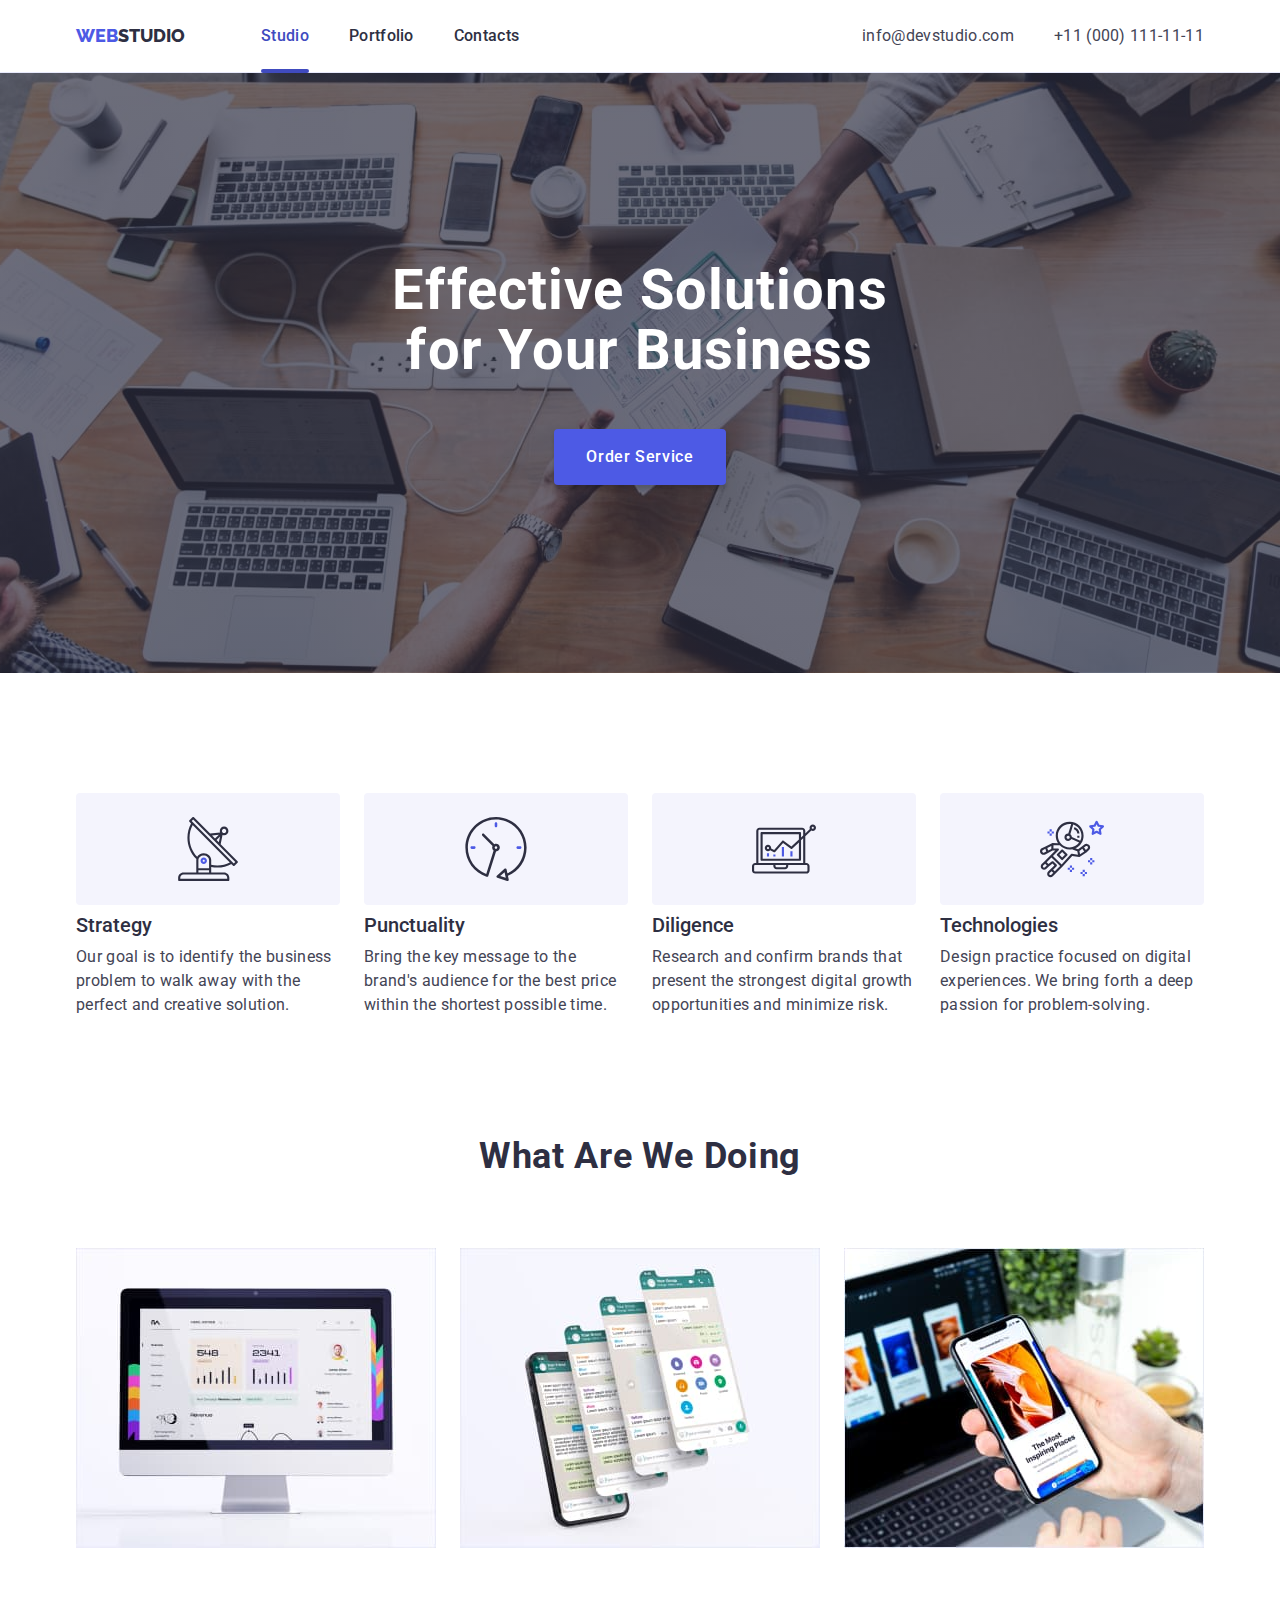
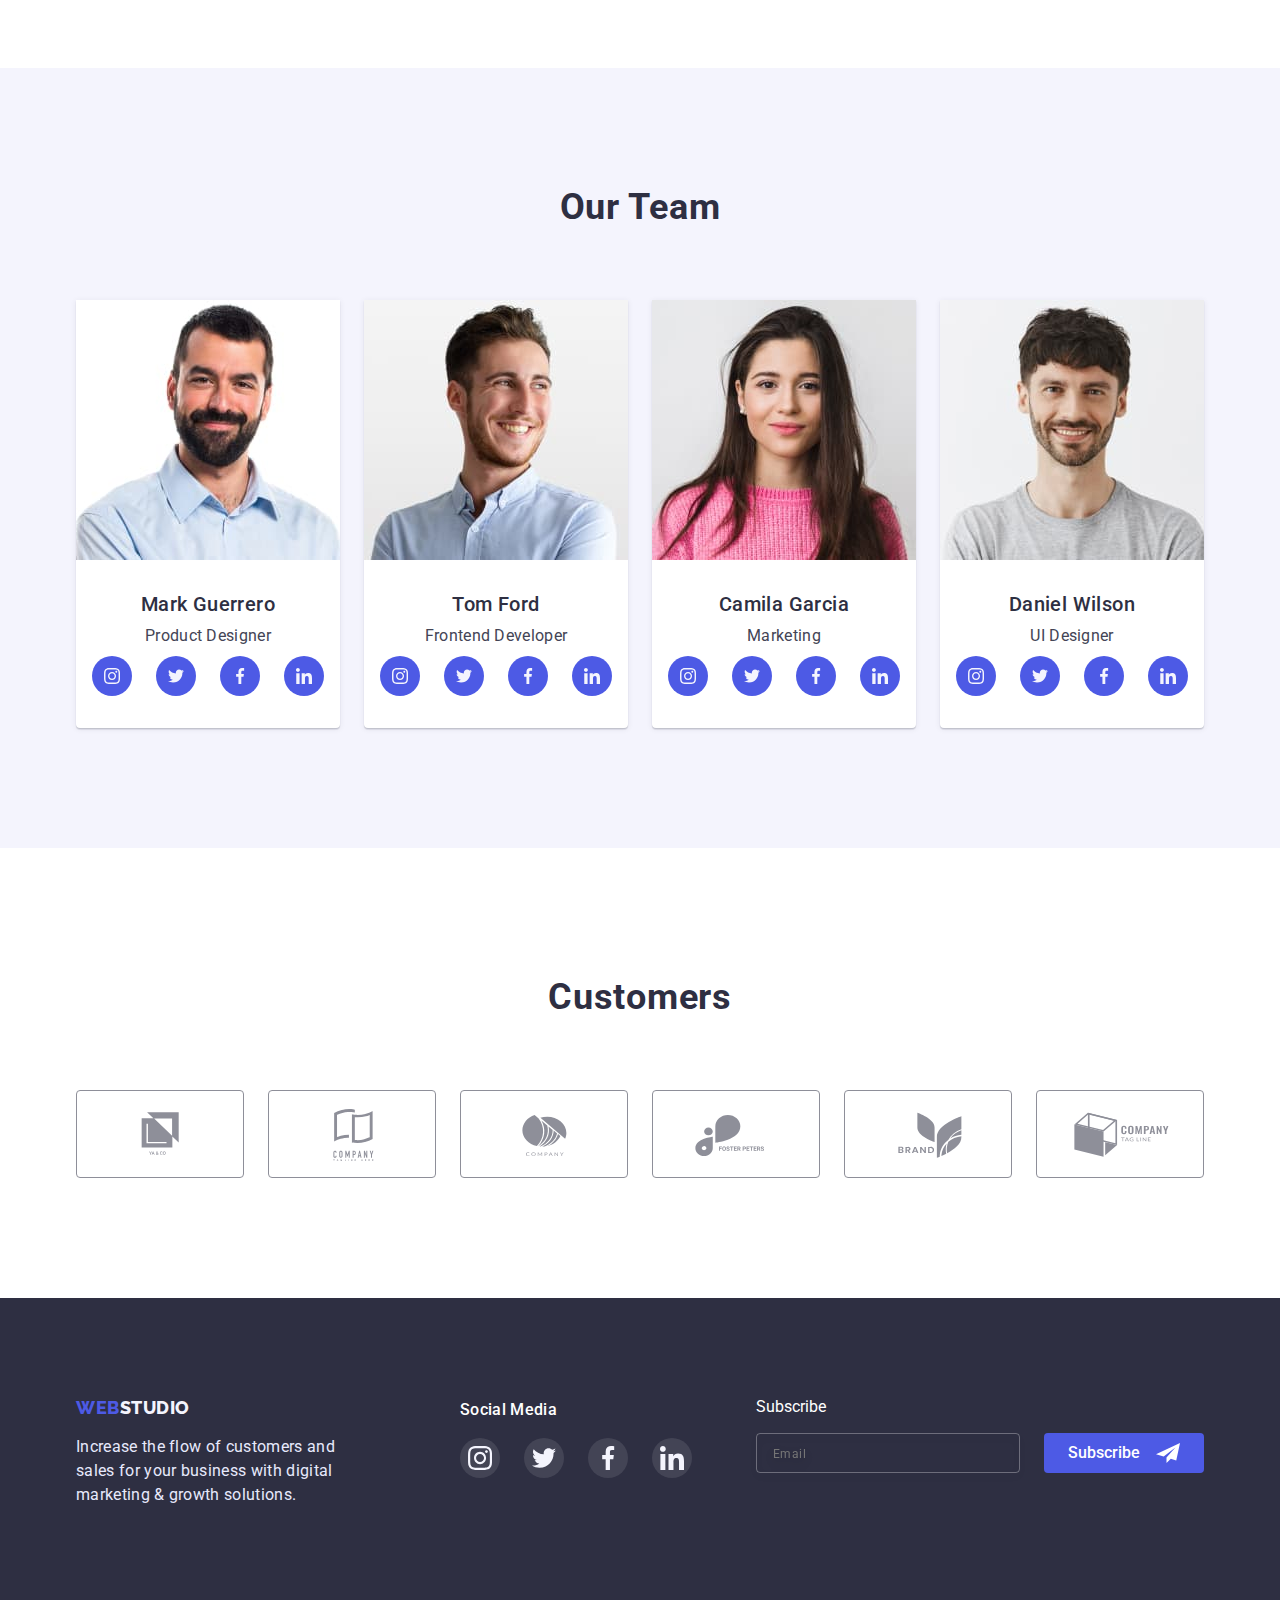
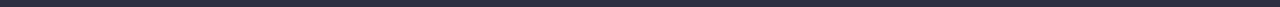
==== commit c87b333e: "fixed" ====
--- a/index.html
+++ b/index.html
@@ -502,7 +502,7 @@
         </div>
 
         <form class="footer-form">
-          <label class="footer-label" for="email-foot"> Subscribe </label>
+          <bold class="footer-label"> Subscribe </bold>
           <div class="footer-inputs-wrap">
             <input
               class="footer-input"
@@ -531,82 +531,65 @@
             <use href="./images/symbol-defs.svg#icon-backdrop-close"></use>
           </svg>
         </button>
-        <h3 class="modal-title">
-          Leave your contacts and we will call you back
-        </h3>
+        <p class="modal-title">Leave your contacts and we will call you back</p>
         <form class="modal-form form">
-          <div class="form-group">
-            <label class="modal-label" for="Name"
-              ><span class="label-name">Name</span>
-              <div class="form-control">
-                <input
-                  type="name"
-                  class="form-input"
-                  name="Name"
-                  id="Name"
-                  required
-                />
-                <svg class="form-icon" width="18" height="18">
-                  <use href="./images/symbol-defs.svg#icon-name-modal"></use>
-                </svg>
-              </div>
-            </label>
-          </div>
-          <div class="form-group">
-            <label class="modal-label" for="Phone">
-              <span class="label-name">Phone</span>
-              <div class="form-control">
-                <input
-                  type="tel"
-                  class="form-input"
-                  name="Phone"
-                  id="Phone"
-                  required
-                  pattern="^[\+]?[(]?[0-9]{3}[)]?[-\s\.]?[0-9]{3}[-\s\.]?[0-9]{4,6}$"
-                />
-                <svg class="form-icon" width="18" height="24">
-                  <use href="./images/symbol-defs.svg#icon-phone-modal"></use>
-                </svg>
-              </div>
-            </label>
-          </div>
-          <div class="form-group">
-            <label class="modal-label" for="Email">
-              <span class="label-name">Email</span>
-              <div class="form-control">
-                <input
-                  type="email"
-                  class="form-input"
-                  name="Email"
-                  id="Email"
-                  required
-                  pattern="^[\w-\.]+@([\w-]+\.)+[\w-]{2,4}$"
-                />
-                <svg class="form-icon" width="18" height="24">
-                  <use href="./images/symbol-defs.svg#icon-email-modal"></use>
-                </svg>
-              </div>
-            </label>
-          </div>
-          <div class="form-group">
-            <label class="modal-label" for="Comment">
-              <span class="label-name">Comment</span>
-              <textarea
-                class="form-input comment-input"
-                name="Comment"
-                id="Comment"
-                placeholder="Text input"
-              ></textarea>
-            </label>
-          </div>
+          <label class="modal-label"
+            ><span class="label-name">Name</span>
+            <span class="form-control">
+              <input type="text" class="form-input" name="Name" required />
+              <svg class="form-icon" width="18" height="18">
+                <use href="./images/symbol-defs.svg#icon-name-modal"></use>
+              </svg>
+            </span>
+          </label>
+
+          <label class="modal-label">
+            <span class="label-name">Phone</span>
+            <span class="form-control">
+              <input
+                type="tel"
+                class="form-input"
+                name="Phone"
+                required
+                pattern="^[\+]?[(]?[0-9]{3}[)]?[-\s\.]?[0-9]{3}[-\s\.]?[0-9]{4,6}$"
+              />
+              <svg class="form-icon" width="18" height="24">
+                <use href="./images/symbol-defs.svg#icon-phone-modal"></use>
+              </svg>
+            </span>
+          </label>
+
+          <label class="modal-label">
+            <span class="label-name">Email</span>
+            <span class="form-control">
+              <input
+                type="email"
+                class="form-input"
+                name="Email"
+                required
+                pattern="^[\w-\.]+@([\w-]+\.)+[\w-]{2,4}$"
+              />
+              <svg class="form-icon" width="18" height="24">
+                <use href="./images/symbol-defs.svg#icon-email-modal"></use>
+              </svg>
+            </span>
+          </label>
+
+          <label class="modal-coment-label">
+            <span class="label-name">Comment</span>
+            <textarea
+              class="comment-input"
+              name="Comment"
+              id="Comment"
+              placeholder="Text input"
+            ></textarea>
+          </label>
 
           <input
             type="checkbox"
             id="modal-check"
-            class="modal-check"
-            id="modal-check"
+            class="modal-check visually-hidden"
             required
-            hidden
           />
           <label for="modal-check" class="modal-check-label">
             <span class="icon-wrap">
--- a/css/styles.css
+++ b/css/styles.css
@@ -61,6 +61,20 @@
   padding: 0 15px;
   width: 100%;
 }
+
+.visually-hidden {
+  position: absolute;
+  width: 1px;
+  height: 1px;
+  margin: -1px;
+  border: 0;
+  padding: 0;
+
+  white-space: nowrap;
+  clip-path: inset(100%);
+  clip: rect(0 0 0 0);
+  overflow: hidden;
+}
 /* Header */
 .header {
   border-bottom: 1px solid var(--accent);
@@ -500,13 +514,13 @@
 
 .footer-form {
   display: block;
-  margin-left: 80px;
+  margin-left: auto;
 }
 
 .footer-label {
   display: block;
   color: var(--main-bg-color);
-  padding-bottom: 16px;
+  margin-bottom: 16px;
 }
 
 .footer-inputs-wrap {
@@ -614,14 +628,16 @@
   padding-top: 24px;
 }
 
+.form-control {
+  display: block;
+}
+
 .modal-form {
   width: 360px;
   margin-top: 16px;
-  margin-bottom: 24px;
   display: flex;
   flex-direction: column;
   align-items: center;
-  gap: 8px;
 }
 
 .form-group {
@@ -643,8 +659,8 @@
 
 .label-name {
   display: block;
-  margin: 0;
-  padding-bottom: 4px;
+
+  margin-bottom: 4px;
 }
 
 .form-input:focus {
@@ -652,11 +668,27 @@
 }
 
 .comment-input {
-  display: flex;
+  display: block;
+  margin: 0;
+  width: 100%;
+  height: 40px;
+  border: 1px solid rgba(33, 33, 33, 0.2);
+  border-radius: 4px;
+  padding-left: 38px;
+  outline: transparent;
+  transition: border-color 250ms cubic-bezier(0.4, 0, 0.2, 1);
   height: 120px;
   padding-left: 16px;
+  padding-top: 8px;
   resize: none;
-  margin-bottom: 16px;
+}
+
+.comment-input::placeholder {
+  font-weight: 400;
+  font-size: 12px;
+  line-height: 1.7;
+  letter-spacing: 0.04em;
+  color: rgba(117, 117, 117, 0.5);
 }
 
 .modal-label {
@@ -667,6 +699,18 @@
   line-height: 1.17;
   letter-spacing: 0.04em;
   color: var(--subtitle-text);
+  margin-bottom: 8px;
+}
+
+.modal-coment-label {
+  display: block;
+  width: 100%;
+  font-weight: 400;
+  font-size: 12px;
+  line-height: 1.17;
+  letter-spacing: 0.04em;
+  color: var(--subtitle-text);
+  margin-bottom: 16px;
 }
 
 .form-control {
@@ -735,9 +779,11 @@
   font-weight: 500;
   font-size: 16px;
   line-height: 1.5;
+  justify-content: center;
   text-align: center;
   letter-spacing: 0.04em;
-  width: 169px;
+  min-width: 169px;
+  padding: 16px 32px;
   height: 56px;
   color: var(--main-text);
   background: var(--primary-band);
